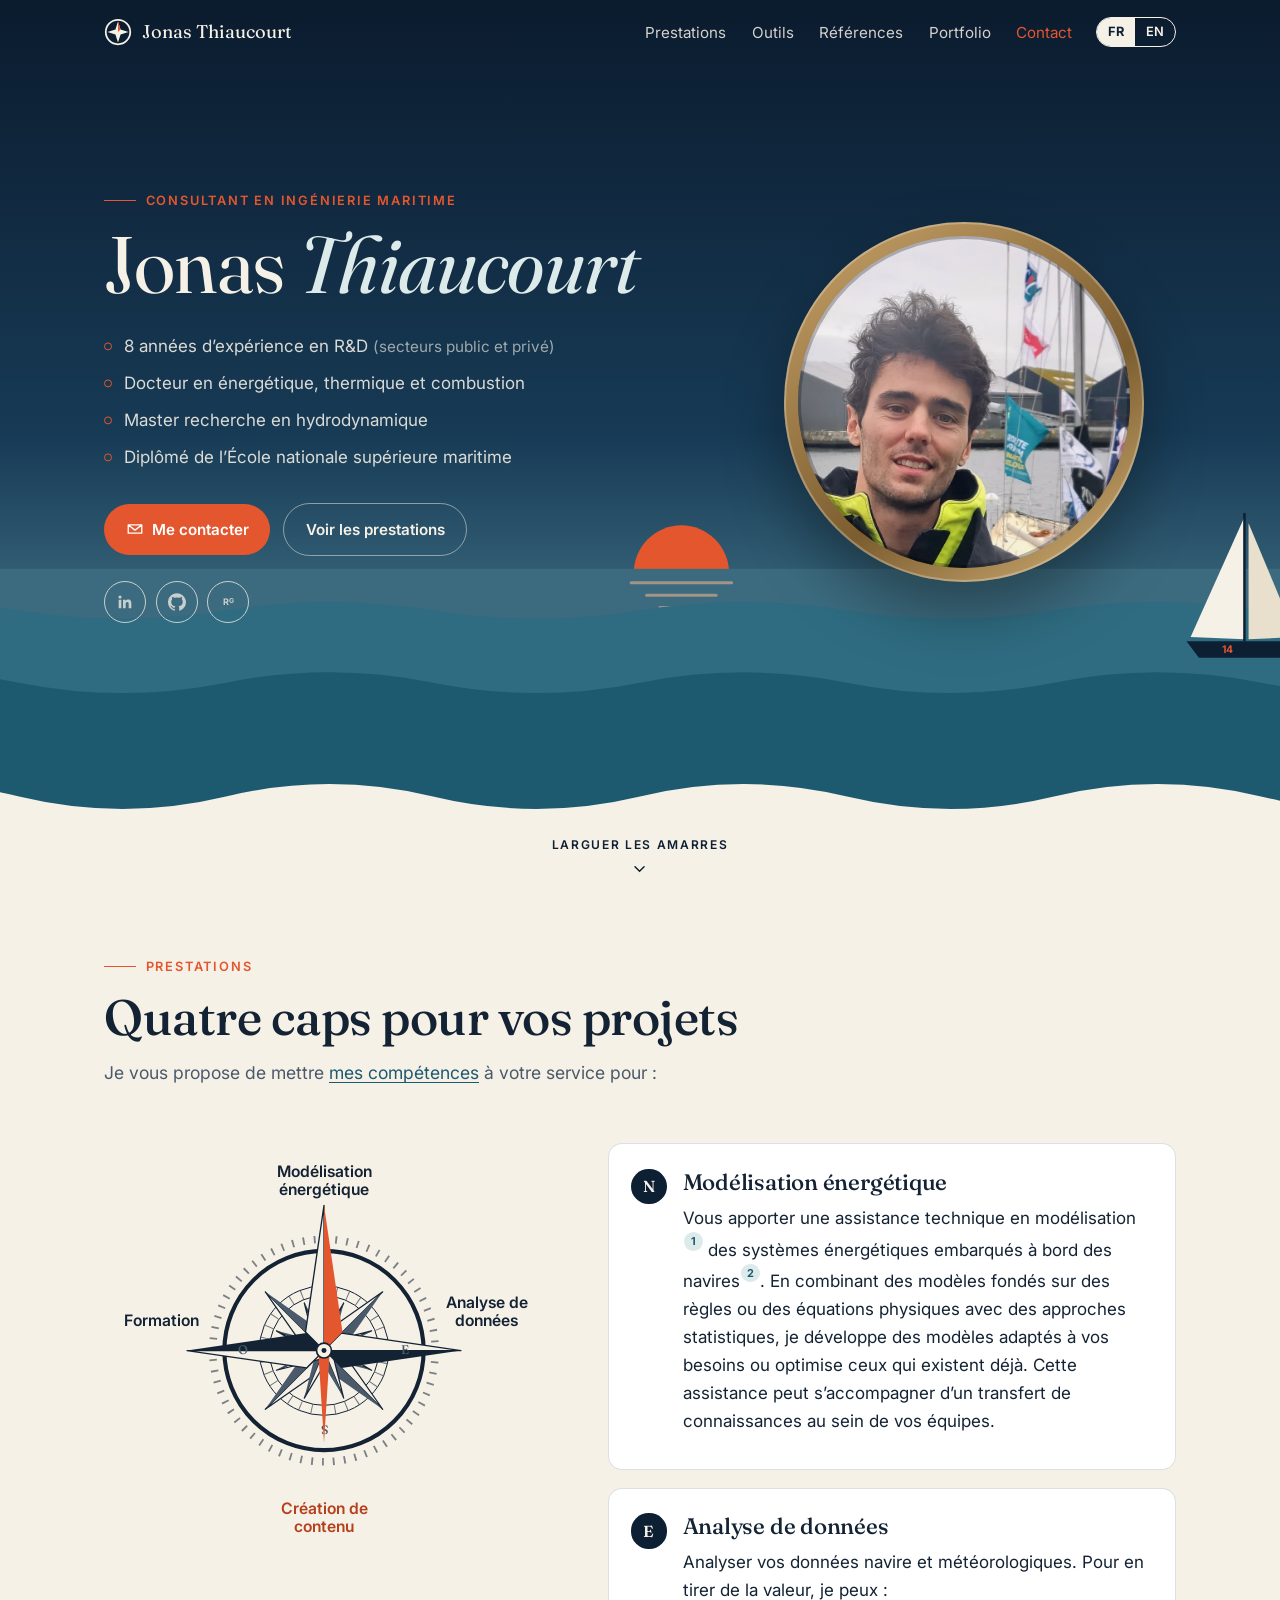
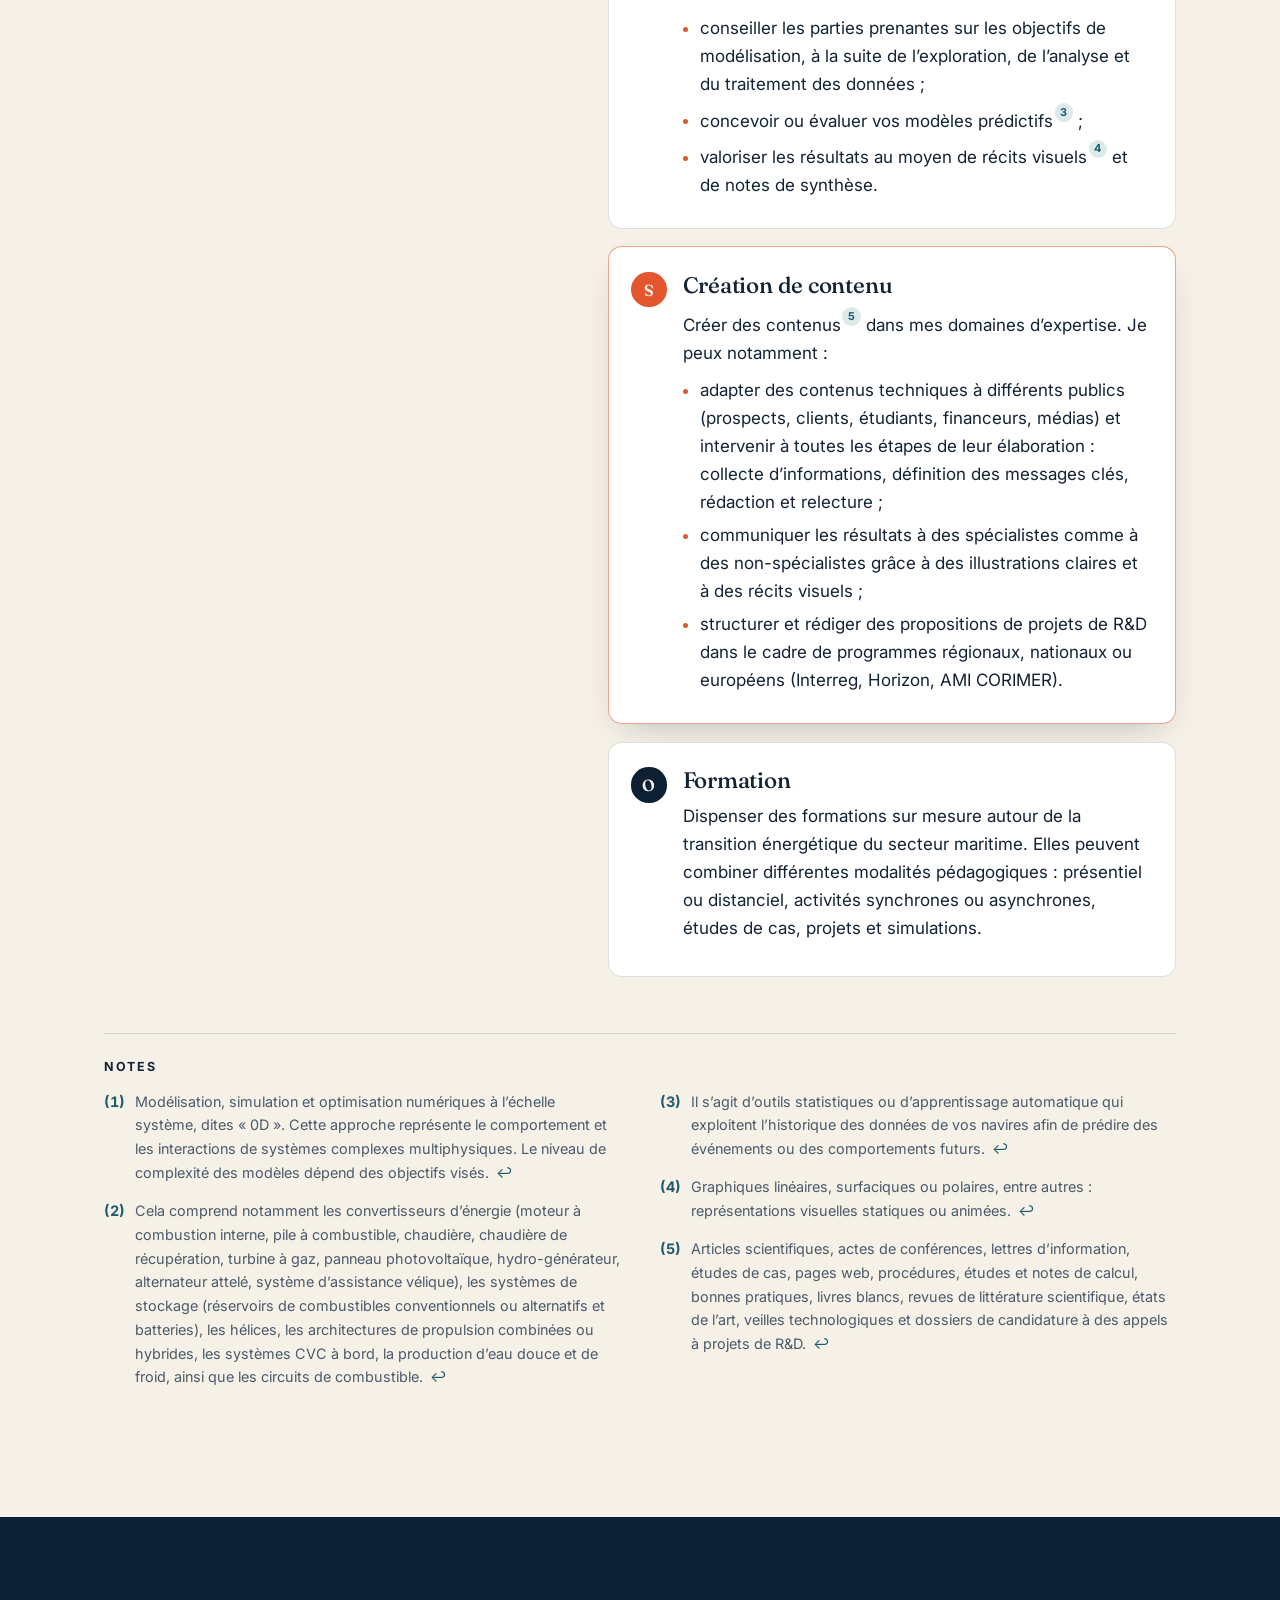
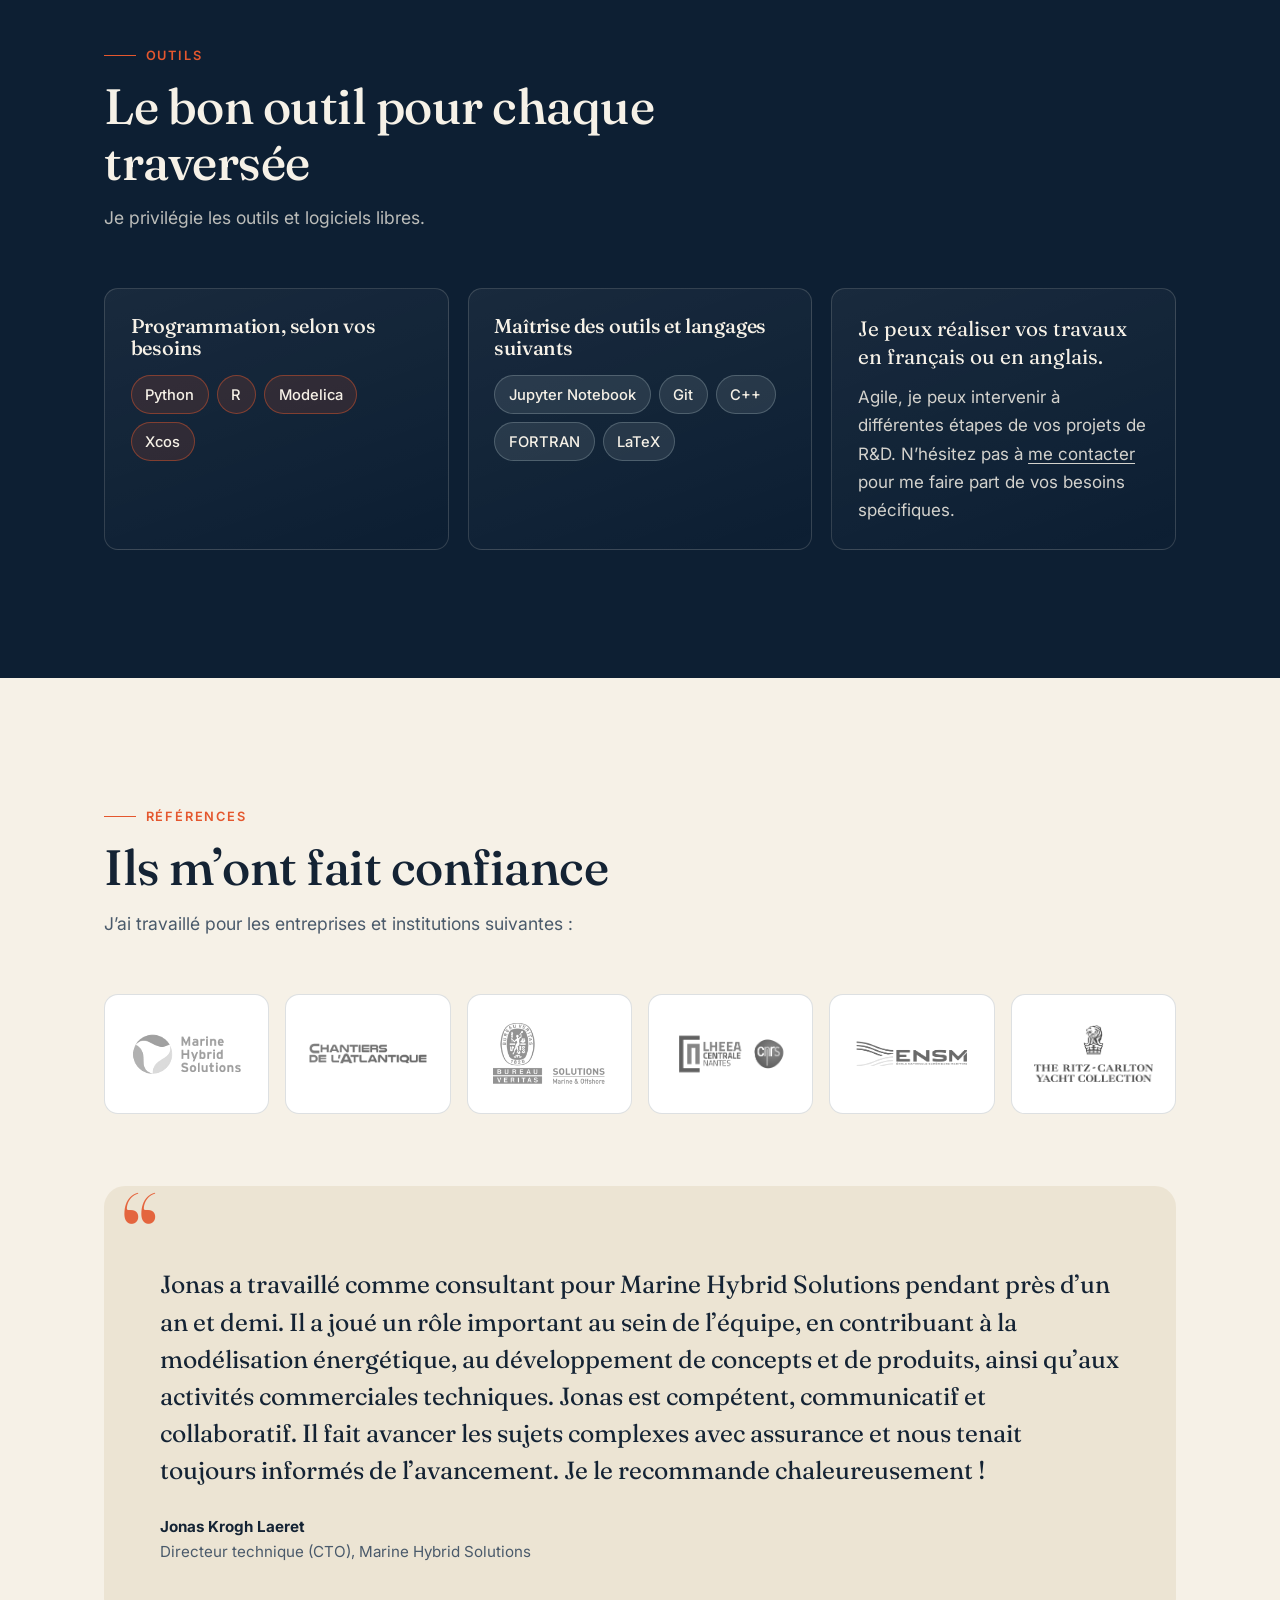
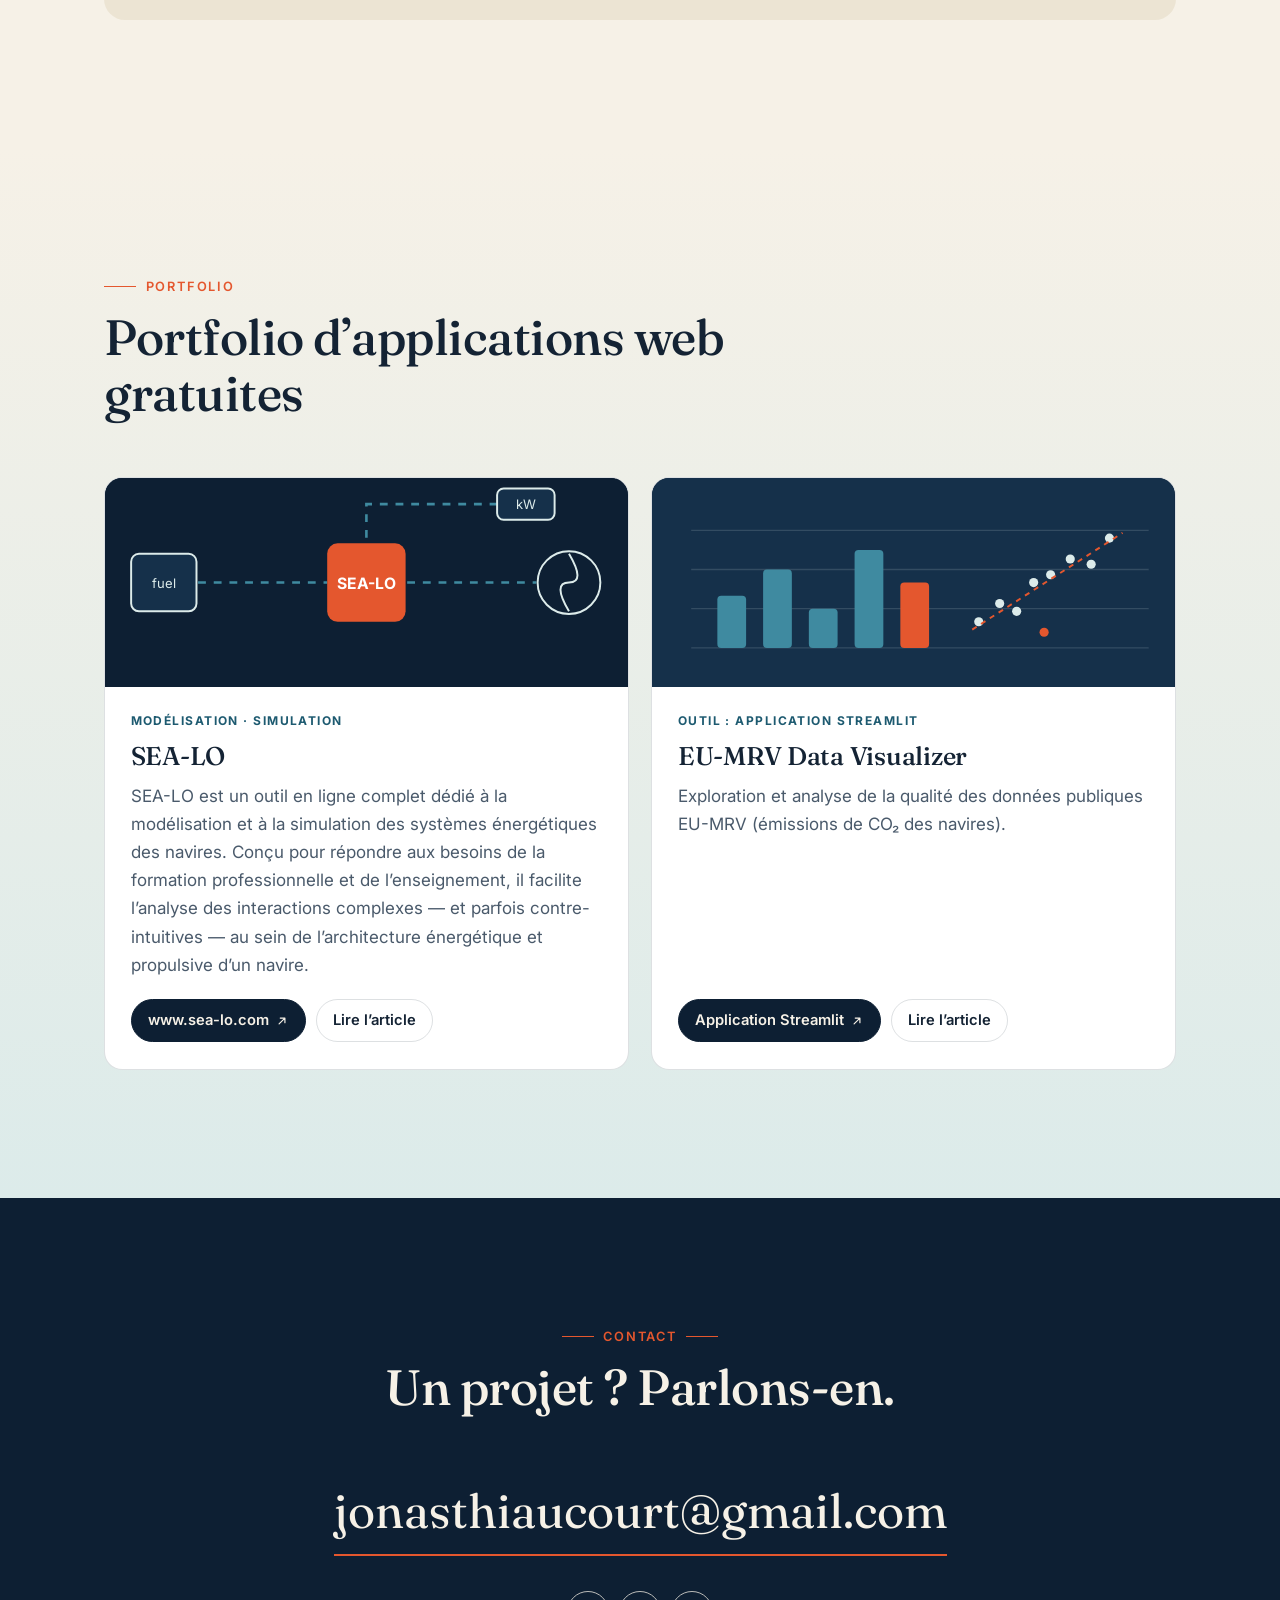
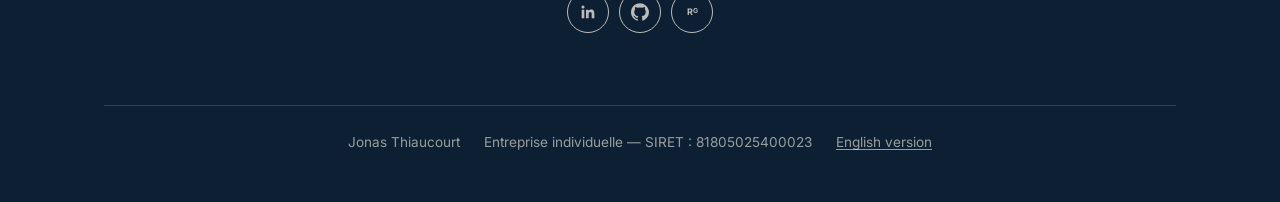
==== index.html @ 56e88627 "Nouveau site perso : version statique FR/EN pour GitHub Pages Refonte de jonasthiaucourt.wordpress.c" ====
<!doctype html>
<html lang="fr">
<head>
<meta charset="utf-8">
<meta name="viewport" content="width=device-width, initial-scale=1">
<title>Jonas Thiaucourt · Consultant en ingénierie maritime</title>
<meta name="description" content="Jonas Thiaucourt, consultant en ingénierie maritime : modélisation des systèmes énergétiques des navires, analyse de données, création de contenus et formation à la transition énergétique du secteur maritime.">
<meta property="og:title" content="Jonas Thiaucourt · Consultant en ingénierie maritime">
<meta property="og:description" content="Modélisation énergétique des navires, analyse de données, création de contenus et formation.">
<meta property="og:type" content="website">
<meta property="og:image" content="assets/img/portrait.webp">
<meta name="theme-color" content="#0d1f33">
<link rel="alternate" hreflang="fr" href="./">
<link rel="alternate" hreflang="en" href="en/">
<link rel="icon" href="assets/img/favicon.svg" type="image/svg+xml">
<link rel="preconnect" href="https://fonts.googleapis.com">
<link rel="preconnect" href="https://fonts.gstatic.com" crossorigin>
<link href="https://fonts.googleapis.com/css2?family=Fraunces:ital,opsz,wght@0,9..144,400;0,9..144,500;0,9..144,600;1,9..144,400&family=Inter:wght@400;500;600;700&display=swap" rel="stylesheet">
<link rel="stylesheet" href="assets/css/style.css">
</head>
<body>

<svg width="0" height="0" style="position:absolute" aria-hidden="true">
  <symbol id="i-linkedin" viewBox="0 0 24 24"><path fill="currentColor" d="M20.45 20.45h-3.56v-5.57c0-1.33-.02-3.04-1.85-3.04-1.85 0-2.14 1.45-2.14 2.94v5.67H9.35V9h3.41v1.56h.05c.48-.9 1.64-1.85 3.37-1.85 3.6 0 4.27 2.37 4.27 5.46v6.28zM5.34 7.43a2.06 2.06 0 1 1 0-4.13 2.06 2.06 0 0 1 0 4.13zM7.12 20.45H3.56V9h3.56v11.45z"/></symbol>
  <symbol id="i-github" viewBox="0 0 24 24"><path fill="currentColor" d="M12 .3a12 12 0 0 0-3.8 23.38c.6.12.82-.26.82-.58l-.01-2.04c-3.34.72-4.04-1.61-4.04-1.61-.55-1.39-1.33-1.76-1.33-1.76-1.09-.74.08-.73.08-.73 1.2.09 1.84 1.24 1.84 1.24 1.07 1.83 2.81 1.3 3.5 1 .1-.78.42-1.31.76-1.61-2.67-.3-5.47-1.33-5.47-5.93 0-1.31.47-2.38 1.24-3.22-.14-.3-.54-1.52.1-3.18 0 0 1-.32 3.3 1.23a11.5 11.5 0 0 1 6 0c2.28-1.55 3.29-1.23 3.29-1.23.64 1.66.24 2.88.12 3.18a4.65 4.65 0 0 1 1.23 3.22c0 4.61-2.8 5.63-5.48 5.92.42.36.81 1.1.81 2.22l-.01 3.29c0 .32.21.7.82.58A12 12 0 0 0 12 .3"/></symbol>
  <symbol id="i-researchgate" viewBox="0 0 24 24"><text x="12" y="16.5" text-anchor="middle" font-family="Inter, Arial, sans-serif" font-size="12" font-weight="700" fill="currentColor">R<tspan font-size="9" dy="-3">G</tspan></text></symbol>
  <symbol id="i-mail" viewBox="0 0 24 24"><path fill="none" stroke="currentColor" stroke-width="1.8" stroke-linecap="round" stroke-linejoin="round" d="M3 6.5h18v11H3zM3.5 7l8.5 6.5L20.5 7"/></symbol>
  <symbol id="i-arrow" viewBox="0 0 24 24"><path fill="none" stroke="currentColor" stroke-width="2" stroke-linecap="round" stroke-linejoin="round" d="M7 17 17 7M9 7h8v8"/></symbol>
  <symbol id="i-compass" viewBox="-12 -12 24 24"><circle r="10.5" fill="none" stroke="currentColor" stroke-width="1.5"/><path d="M0-9 2.2-2.2 9 0 2.2 2.2 0 9-2.2 2.2-9 0-2.2-2.2Z" fill="currentColor"/><path d="M0-9 2.2-2.2 0 0Z" fill="#e4572e"/></symbol>
</svg>

<a class="skip" href="#prestations">Aller au contenu</a>

<header class="nav">
  <div class="wrap">
    <a class="brand" href="#top"><svg aria-hidden="true"><use href="#i-compass"/></svg>Jonas Thiaucourt</a>
    <button class="menu-btn" aria-expanded="false" aria-controls="menu" aria-label="Menu">
      <svg width="22" height="22" viewBox="0 0 24 24" aria-hidden="true"><path d="M3 7h18M3 12h18M3 17h18" stroke="currentColor" stroke-width="2" stroke-linecap="round"/></svg>
    </button>
    <ul id="menu">
      <li><a href="#prestations">Prestations</a></li>
      <li><a href="#outils">Outils</a></li>
      <li><a href="#references">Références</a></li>
      <li><a href="#portfolio">Portfolio</a></li>
      <li><a href="#contact">Contact</a></li>
    </ul>
    <div class="lang" aria-label="Langue">
      <span aria-current="true"><b>FR</b></span><a href="en/" hreflang="en" lang="en">EN</a>
    </div>
  </div>
</header>

<div class="hero" id="top">
  <div class="wrap">
    <div>
      <span class="eyebrow">Consultant en ingénierie maritime</span>
      <h1>Jonas <em>Thiaucourt</em></h1>
      <ul class="creds">
        <li><span>8 années d’expérience en R&amp;D <small>(secteurs public et privé)</small></span></li>
        <li>Docteur en énergétique, thermique et combustion</li>
        <li>Master recherche en hydrodynamique</li>
        <li>Diplômé de l’École nationale supérieure maritime</li>
      </ul>
      <div class="actions">
        <a class="btn primary" href="mailto:jonasthiaucourt@gmail.com"><svg width="18" height="18" aria-hidden="true"><use href="#i-mail"/></svg>Me contacter</a>
        <a class="btn ghost" href="#prestations">Voir les prestations</a>
      </div>
      <ul class="socials">
        <li><a href="https://www.linkedin.com/in/jonasthiaucourt/?originalSubdomain=fr" aria-label="LinkedIn"><svg><use href="#i-linkedin"/></svg></a></li>
        <li><a href="https://github.com/jonasT44" aria-label="GitHub"><svg><use href="#i-github"/></svg></a></li>
        <li><a href="https://www.researchgate.net/profile/Jonas-Thiaucourt" aria-label="ResearchGate"><svg><use href="#i-researchgate"/></svg></a></li>
      </ul>
    </div>
    <div class="porthole">
      <img src="assets/img/portrait.webp" width="800" height="800" alt="Portrait de Jonas Thiaucourt sur un ponton, devant le voilier Pen-Duick III">
    </div>
  </div>

  <svg id="sea" viewBox="0 0 1600 400" preserveAspectRatio="xMidYMax slice" aria-hidden="true">
    <circle class="sunset" cx="840" cy="84" r="46" fill="#e4572e"/>
    <rect x="0" y="80" width="1600" height="320" fill="#3c6b7f"/>
    <g class="sunset" fill="#f3b88c" opacity=".55">
      <rect x="790" y="92" width="100" height="3" rx="1.5"/><rect x="805" y="104" width="70" height="3" rx="1.5"/><rect x="818" y="116" width="44" height="2.5" rx="1.25"/>
    </g>
    <path class="wave w1" fill="#2f6c82" d="M0 120 Q100 104 200 120 T400 120 T600 120 T800 120 T1000 120 T1200 120 T1400 120 T1600 120 T1800 120 T2000 120 T2200 120 T2400 120 V400 H0 Z"/>
    <!-- Ketch, en hommage à Pen-Duick III -->
    <g transform="translate(1390 0)"><g class="boat">
      <path d="M-62 150 L66 150 L54 166 L-50 166 Z" fill="#0d1f33"/>
      <path d="M-6 148 L-6 30 L-58 146 Z" fill="#f6f1e7"/>
      <path d="M-2 148 L-2 36 L44 146 Z" fill="#e8dfcc"/>
      <path d="M30 148 L30 70 L58 146 Z" fill="#f6f1e7"/>
      <path d="M-6 26 L-6 150 M30 66 L30 150" stroke="#0d1f33" stroke-width="2.4"/>
      <text x="-28" y="161" font-family="Inter, Arial" font-weight="700" font-size="10" fill="#e4572e">14</text></g>
    </g>
    <path class="wave w2" fill="#1d5a70" d="M0 190 Q100 170 200 190 T400 190 T600 190 T800 190 T1000 190 T1200 190 T1400 190 T1600 190 T1800 190 T2000 190 T2200 190 T2400 190 V400 H0 Z"/>
    <path class="wave w3" fill="#f6f1e7" d="M0 300 Q100 276 200 300 T400 300 T600 300 T800 300 T1000 300 T1200 300 T1400 300 T1600 300 T1800 300 T2000 300 T2200 300 T2400 300 V400 H0 Z"/>
  </svg>

  <a class="scroll-cue" href="#prestations">Larguer les amarres
    <svg viewBox="0 0 24 24" aria-hidden="true"><path d="M6 9l6 6 6-6" fill="none" stroke="currentColor" stroke-width="2" stroke-linecap="round"/></svg>
  </a>
</div>

<main>

<section id="prestations">
  <div class="wrap">
    <div class="section-head reveal">
      <span class="eyebrow">Prestations</span>
      <h2>Quatre caps pour vos projets</h2>
      <p>Je vous propose de mettre <a href="https://fr.linkedin.com/in/jonasthiaucourt">mes compétences</a> à votre service pour :</p>
    </div>

    <div class="services-grid">
      <div class="compass-wrap reveal">
        <svg class="compass" viewBox="-265 -250 530 500" role="img" aria-label="Rose des vents des prestations : modélisation énergétique au nord, analyse de données à l’est, création de contenu au sud, formation à l’ouest"></svg>
      </div>

      <div class="services">
        <article class="service reveal" id="modelisation" data-dir="N" data-short="Modélisation|énergétique">
          <span class="dir" aria-hidden="true">N</span>
          <h3>Modélisation énergétique</h3>
          <p>Vous apporter une assistance technique en modélisation<sup class="fn" id="ref-1"><a href="#note-1" aria-label="note 1">1</a></sup> des systèmes énergétiques embarqués à bord des navires<sup class="fn" id="ref-2"><a href="#note-2" aria-label="note 2">2</a></sup>. En combinant des modèles fondés sur des règles ou des équations physiques avec des approches statistiques, je développe des modèles adaptés à vos besoins ou optimise ceux qui existent déjà. Cette assistance peut s’accompagner d’un transfert de connaissances au sein de vos équipes.</p>
        </article>

        <article class="service reveal" id="donnees" data-dir="E" data-short="Analyse de|données">
          <span class="dir" aria-hidden="true">E</span>
          <h3>Analyse de données</h3>
          <p>Analyser vos données navire et météorologiques. Pour en tirer de la valeur, je peux :</p>
          <ul>
            <li>conseiller les parties prenantes sur les objectifs de modélisation, à la suite de l’exploration, de l’analyse et du traitement des données ;</li>
            <li>concevoir ou évaluer vos modèles prédictifs<sup class="fn" id="ref-3"><a href="#note-3" aria-label="note 3">3</a></sup> ;</li>
            <li>valoriser les résultats au moyen de récits visuels<sup class="fn" id="ref-4"><a href="#note-4" aria-label="note 4">4</a></sup> et de notes de synthèse.</li>
          </ul>
        </article>

        <article class="service reveal" id="contenus" data-dir="S" data-short="Création de|contenu">
          <span class="dir" aria-hidden="true">S</span>
          <h3>Création de contenu</h3>
          <p>Créer des contenus<sup class="fn" id="ref-5"><a href="#note-5" aria-label="note 5">5</a></sup> dans mes domaines d’expertise. Je peux notamment :</p>
          <ul>
            <li>adapter des contenus techniques à différents publics (prospects, clients, étudiants, financeurs, médias) et intervenir à toutes les étapes de leur élaboration : collecte d’informations, définition des messages clés, rédaction et relecture ;</li>
            <li>communiquer les résultats à des spécialistes comme à des non-spécialistes grâce à des illustrations claires et à des récits visuels ;</li>
            <li>structurer et rédiger des propositions de projets de R&amp;D dans le cadre de programmes régionaux, nationaux ou européens (Interreg, Horizon, AMI CORIMER).</li>
          </ul>
        </article>

        <article class="service reveal" id="formation" data-dir="O" data-short="Formation">
          <span class="dir" aria-hidden="true">O</span>
          <h3>Formation</h3>
          <p>Dispenser des formations sur mesure autour de la transition énergétique du secteur maritime. Elles peuvent combiner différentes modalités pédagogiques : présentiel ou distanciel, activités synchrones ou asynchrones, études de cas, projets et simulations.</p>
        </article>
      </div>
    </div>

    <aside class="notes" id="notes" aria-label="Notes">
      <h3>Notes</h3>
      <ol>
        <li id="note-1"><b>(1)</b><span>Modélisation, simulation et optimisation numériques à l’échelle système, dites « 0D ». Cette approche représente le comportement et les interactions de systèmes complexes multiphysiques. Le niveau de complexité des modèles dépend des objectifs visés. <a class="back" href="#ref-1" aria-label="Retour au texte">↩</a></span></li>
        <li id="note-2"><b>(2)</b><span>Cela comprend notamment les convertisseurs d’énergie (moteur à combustion interne, pile à combustible, chaudière, chaudière de récupération, turbine à gaz, panneau photovoltaïque, hydro-générateur, alternateur attelé, système d’assistance vélique), les systèmes de stockage (réservoirs de combustibles conventionnels ou alternatifs et batteries), les hélices, les architectures de propulsion combinées ou hybrides, les systèmes CVC à bord, la production d’eau douce et de froid, ainsi que les circuits de combustible. <a class="back" href="#ref-2" aria-label="Retour au texte">↩</a></span></li>
        <li id="note-3"><b>(3)</b><span>Il s’agit d’outils statistiques ou d’apprentissage automatique qui exploitent l’historique des données de vos navires afin de prédire des événements ou des comportements futurs. <a class="back" href="#ref-3" aria-label="Retour au texte">↩</a></span></li>
        <li id="note-4"><b>(4)</b><span>Graphiques linéaires, surfaciques ou polaires, entre autres : représentations visuelles statiques ou animées. <a class="back" href="#ref-4" aria-label="Retour au texte">↩</a></span></li>
        <li id="note-5"><b>(5)</b><span>Articles scientifiques, actes de conférences, lettres d’information, études de cas, pages web, procédures, études et notes de calcul, bonnes pratiques, livres blancs, revues de littérature scientifique, états de l’art, veilles technologiques et dossiers de candidature à des appels à projets de R&amp;D. <a class="back" href="#ref-5" aria-label="Retour au texte">↩</a></span></li>
      </ol>
    </aside>
  </div>
</section>

<section id="outils" class="tools">
  <div class="wrap">
    <div class="section-head reveal">
      <span class="eyebrow">Outils</span>
      <h2>Le bon outil pour chaque traversée</h2>
      <p>Je privilégie les outils et logiciels libres.</p>
    </div>
    <div class="tools-grid">
      <div class="panel reveal">
        <h3>Programmation, selon vos besoins</h3>
        <ul class="chips accent">
          <li>Python</li><li>R</li><li>Modelica</li><li>Xcos</li>
        </ul>
      </div>
      <div class="panel reveal">
        <h3>Maîtrise des outils et langages suivants</h3>
        <ul class="chips">
          <li>Jupyter Notebook</li><li>Git</li><li>C++</li><li>FORTRAN</li><li>LaTeX</li>
        </ul>
      </div>
      <div class="panel reveal">
        <p class="big">Je peux réaliser vos travaux en français ou en anglais.</p>
        <p>Agile, je peux intervenir à différentes étapes de vos projets de R&amp;D. N’hésitez pas à <a href="#contact" style="color:inherit">me contacter</a> pour me faire part de vos besoins spécifiques.</p>
      </div>
    </div>
  </div>
</section>

<section id="references">
  <div class="wrap">
    <div class="section-head reveal">
      <span class="eyebrow">Références</span>
      <h2>Ils m’ont fait confiance</h2>
      <p>J’ai travaillé pour les entreprises et institutions suivantes :</p>
    </div>
    <ul class="logos reveal">
      <li><img src="assets/img/logos/marine-hybrid-solutions.webp" alt="Marine Hybrid Solutions" loading="lazy" width="346" height="146"></li>
      <li><img src="assets/img/logos/chantiers-atlantique.webp" alt="Chantiers de l’Atlantique" loading="lazy" width="600" height="104"></li>
      <li><img src="assets/img/logos/bureau-veritas.webp" alt="Bureau Veritas Solutions Marine &amp; Offshore" loading="lazy" width="400" height="240"></li>
      <li><img src="assets/img/logos/lheea-cnrs.webp" alt="LHEEA – Centrale Nantes / CNRS" loading="lazy" width="526" height="204"></li>
      <li><img src="assets/img/logos/ensm.webp" alt="École nationale supérieure maritime" loading="lazy" width="600" height="130"></li>
      <li><img src="assets/img/logos/ritz-carlton-yacht-collection.webp" alt="The Ritz-Carlton Yacht Collection" loading="lazy" width="503" height="240"></li>
    </ul>

    <figure class="quote reveal">
      <blockquote>
        <p>Jonas a travaillé comme consultant pour Marine Hybrid Solutions pendant près d’un an et demi. Il a joué un rôle important au sein de l’équipe, en contribuant à la modélisation énergétique, au développement de concepts et de produits, ainsi qu’aux activités commerciales techniques. Jonas est compétent, communicatif et collaboratif. Il fait avancer les sujets complexes avec assurance et nous tenait toujours informés de l’avancement. Je le recommande chaleureusement !</p>
      </blockquote>
      <figcaption>
        <span><strong>Jonas Krogh Laeret</strong>Directeur technique (CTO), Marine Hybrid Solutions</span>
      </figcaption>
    </figure>
  </div>
</section>

<section id="portfolio" class="portfolio">
  <div class="wrap">
    <div class="section-head reveal">
      <span class="eyebrow">Portfolio</span>
      <h2>Portfolio d’applications web gratuites</h2>
    </div>
    <div class="projects">
      <article class="project reveal">
        <div class="visual" aria-hidden="true">
          <svg viewBox="0 0 400 160" preserveAspectRatio="xMidYMid slice">
            <rect width="400" height="160" fill="#0d1f33"/>
            <g stroke="#3f8aa0" stroke-width="2" fill="none" stroke-dasharray="6 6">
              <path d="M70 80 H170"><animate attributeName="stroke-dashoffset" from="24" to="0" dur="1s" repeatCount="indefinite"/></path>
              <path d="M230 80 H330"><animate attributeName="stroke-dashoffset" from="24" to="0" dur="1s" repeatCount="indefinite"/></path>
              <path d="M200 50 V20 H300"><animate attributeName="stroke-dashoffset" from="24" to="0" dur="1.4s" repeatCount="indefinite"/></path>
            </g>
            <rect x="20" y="58" width="50" height="44" rx="6" fill="#15304a" stroke="#dcebea" stroke-width="1.5"/>
            <rect x="170" y="50" width="60" height="60" rx="8" fill="#e4572e"/>
            <circle cx="355" cy="80" r="24" fill="none" stroke="#dcebea" stroke-width="1.5"/>
            <path d="M355 58 Q368 80 355 80 Q342 80 355 102" fill="none" stroke="#dcebea" stroke-width="1.5"/>
            <rect x="300" y="8" width="44" height="24" rx="5" fill="#15304a" stroke="#dcebea" stroke-width="1.5"/>
            <text x="200" y="85" text-anchor="middle" font-family="Inter, Arial" font-size="12" font-weight="700" fill="#fff">SEA-LO</text>
            <text x="45" y="84" text-anchor="middle" font-family="Inter, Arial" font-size="10" fill="#dcebea">fuel</text>
            <text x="322" y="24" text-anchor="middle" font-family="Inter, Arial" font-size="10" fill="#dcebea">kW</text>
          </svg>
        </div>
        <div class="body">
          <span class="kind">Modélisation · simulation</span>
          <h3>SEA-LO</h3>
          <p>SEA-LO est un outil en ligne complet dédié à la modélisation et à la simulation des systèmes énergétiques des navires. Conçu pour répondre aux besoins de la formation professionnelle et de l’enseignement, il facilite l’analyse des interactions complexes — et parfois contre-intuitives — au sein de l’architecture énergétique et propulsive d’un navire.</p>
          <div class="links">
            <a href="https://www.sea-lo.com">www.sea-lo.com <svg width="14" height="14" aria-hidden="true"><use href="#i-arrow"/></svg></a>
            <a href="https://www.linkedin.com/pulse/hypothesis-identity-between-power-fuel-savings-ship-case-thiaucourt-7tyye/?trackingId=hUNyaO9STHKhU7PnbIwfeA%3D%3D">Lire l’article</a>
          </div>
        </div>
      </article>

      <article class="project reveal">
        <div class="visual" aria-hidden="true">
          <svg viewBox="0 0 400 160" preserveAspectRatio="xMidYMid slice">
            <rect width="400" height="160" fill="#15304a"/>
            <g stroke="rgba(220,235,234,.15)"><path d="M30 130 H380 M30 100 H380 M30 70 H380 M30 40 H380"/></g>
            <g fill="#3f8aa0">
              <rect x="50" y="90" width="22" height="40" rx="3"/><rect x="85" y="70" width="22" height="60" rx="3"/><rect x="120" y="100" width="22" height="30" rx="3"/>
              <rect x="155" y="55" width="22" height="75" rx="3"/><rect x="190" y="80" width="22" height="50" rx="3" fill="#e4572e"/>
            </g>
            <g fill="#dcebea">
              <circle cx="250" cy="110" r="3.5"/><circle cx="266" cy="96" r="3.5"/><circle cx="279" cy="102" r="3.5"/><circle cx="292" cy="80" r="3.5"/>
              <circle cx="305" cy="74" r="3.5"/><circle cx="320" cy="62" r="3.5"/><circle cx="336" cy="66" r="3.5"/><circle cx="350" cy="46" r="3.5"/>
              <circle cx="300" cy="118" r="3.5" fill="#e4572e"/>
            </g>
            <path d="M245 116 L360 42" stroke="#e4572e" stroke-width="1.5" stroke-dasharray="4 4"/>
          </svg>
        </div>
        <div class="body">
          <span class="kind">Outil : application Streamlit</span>
          <h3>EU-MRV Data Visualizer</h3>
          <p>Exploration et analyse de la qualité des données publiques EU-MRV (émissions de CO₂ des navires).</p>
          <div class="links">
            <a href="https://eumrvdatavisualizer.streamlit.app/">Application Streamlit <svg width="14" height="14" aria-hidden="true"><use href="#i-arrow"/></svg></a>
            <a href="https://www.linkedin.com/pulse/eu-mrv-database-quality-analysis-using-free-online-tool-thiaucourt-vwmge/?trackingId=TWVRRAuIRyGxkbVc4AzWKg%3D%3D">Lire l’article</a>
          </div>
        </div>
      </article>
    </div>
  </div>
</section>

<section id="contact" class="contact">
  <div class="wrap">
    <div class="section-head reveal">
      <span class="eyebrow">Contact</span>
      <h2>Un projet ? Parlons-en.</h2>
    </div>
    <a class="mail reveal" href="mailto:jonasthiaucourt@gmail.com">jonasthiaucourt@gmail.com</a>
    <ul class="socials">
      <li><a href="https://www.linkedin.com/in/jonasthiaucourt/?originalSubdomain=fr" aria-label="LinkedIn"><svg><use href="#i-linkedin"/></svg></a></li>
      <li><a href="https://github.com/jonasT44" aria-label="GitHub"><svg><use href="#i-github"/></svg></a></li>
      <li><a href="https://www.researchgate.net/profile/Jonas-Thiaucourt" aria-label="ResearchGate"><svg><use href="#i-researchgate"/></svg></a></li>
    </ul>
    <footer class="legal">
      <span>Jonas Thiaucourt</span>
      <span>Entreprise individuelle — SIRET : 81805025400023</span>
      <a href="en/" hreflang="en" lang="en">English version</a>
    </footer>
  </div>
</section>

</main>

<script src="assets/js/main.js" defer></script>
</body>
</html>
---- assets/css/style.css ----
/* Jonas Thiaucourt — site perso
   Palette : marine, océan, écume, papier, orange signal (clin d'œil au « 14 » de Pen-Duick III) */

:root {
  --navy: #0d1f33;
  --navy-2: #15304a;
  --sea: #1d5a70;
  --sea-light: #3f8aa0;
  --foam: #dcebea;
  --paper: #f6f1e7;
  --paper-2: #ece4d3;
  --ink: #142334;
  --ink-soft: #4a5a6b;
  --signal: #e4572e;
  --signal-dark: #b63f1c;
  --line: rgba(20, 35, 52, .14);

  --serif: "Fraunces", Georgia, "Times New Roman", serif;
  --sans: "Inter", system-ui, -apple-system, "Segoe UI", Roboto, sans-serif;

  --max: 72rem;
  --gutter: clamp(1rem, 4vw, 2.5rem);
  --radius: 14px;
}

*, *::before, *::after { box-sizing: border-box; }

html { scroll-behavior: smooth; scroll-padding-top: 4.5rem; }

body {
  margin: 0;
  background: var(--paper);
  color: var(--ink);
  font: 400 1.0625rem/1.65 var(--sans);
  -webkit-font-smoothing: antialiased;
  text-rendering: optimizeLegibility;
}

img { max-width: 100%; height: auto; display: block; }
a { color: var(--sea); text-underline-offset: .18em; text-decoration-thickness: 1px; }
a:hover { color: var(--signal-dark); }
:focus-visible { outline: 2px solid var(--signal); outline-offset: 3px; border-radius: 4px; }

h1, h2, h3 { font-family: var(--serif); font-weight: 500; line-height: 1.12; margin: 0; letter-spacing: -.01em; }

.wrap { max-width: var(--max); margin: 0 auto; padding: 0 var(--gutter); }

.skip {
  position: absolute; left: -999px; top: .5rem; z-index: 100;
  background: var(--navy); color: #fff; padding: .5rem 1rem; border-radius: 8px;
}
.skip:focus { left: .5rem; }

/* ---------- Navigation ---------- */
.nav {
  position: fixed; inset: 0 0 auto 0; z-index: 50;
  transition: background .3s, box-shadow .3s, color .3s;
  color: var(--paper);
}
.nav.scrolled {
  background: rgba(246, 241, 231, .9);
  backdrop-filter: blur(10px);
  -webkit-backdrop-filter: blur(10px);
  box-shadow: 0 1px 0 var(--line);
  color: var(--ink);
}
.nav .wrap { display: flex; align-items: center; gap: 1.5rem; height: 4rem; }
.brand {
  display: flex; align-items: center; gap: .6rem;
  font-family: var(--serif); font-size: 1.15rem; color: inherit; text-decoration: none; white-space: nowrap;
}
.brand svg { width: 28px; height: 28px; }
.nav ul { display: flex; gap: 1.6rem; list-style: none; margin: 0 0 0 auto; padding: 0; }
.nav ul a { color: inherit; text-decoration: none; font-size: .95rem; opacity: .85; }
.nav ul a:hover, .nav ul a.active { opacity: 1; color: var(--signal); }
.lang {
  display: flex; border: 1px solid currentColor; border-radius: 999px; overflow: hidden;
  font-size: .8rem; font-weight: 600; letter-spacing: .04em;
}
.lang a, .lang span { padding: .2rem .65rem; color: inherit; text-decoration: none; }
.lang span { background: currentColor; }
.lang span b { color: var(--navy); }
.nav.scrolled .lang span b { color: var(--paper); }
.menu-btn { display: none; }

@media (max-width: 820px) {
  .nav ul {
    position: absolute; top: 4rem; left: 0; right: 0; flex-direction: column; gap: 0;
    background: var(--paper); color: var(--ink); padding: .5rem var(--gutter) 1rem;
    box-shadow: 0 10px 20px rgba(0,0,0,.08);
    display: none;
  }
  .nav.open ul { display: flex; }
  .nav ul a { display: block; padding: .7rem 0; border-bottom: 1px solid var(--line); }
  .nav .wrap { gap: .75rem; }
  .brand { font-size: 1.05rem; }
  .lang { order: 2; margin-left: auto; }
  .menu-btn {
    order: 3;
    display: inline-flex; background: none; border: 0; color: inherit;
    width: 40px; height: 40px; align-items: center; justify-content: center; cursor: pointer;
  }
}

/* ---------- Hero ---------- */
.hero {
  position: relative; overflow: hidden;
  min-height: 100svh;
  display: flex; align-items: center;
  color: var(--paper);
  background: linear-gradient(180deg, #0b1b2e 0%, #173a55 48%, #3c6b7f 70%, #d9a483 86%, #f0c79a 100%);
  padding: 7rem 0 13rem;
}
.hero .wrap {
  position: relative; z-index: 2;
  display: grid; grid-template-columns: 1.35fr 1fr; gap: clamp(2rem, 6vw, 5rem); align-items: center;
  width: 100%;
}
.eyebrow {
  display: inline-flex; align-items: center; gap: .6rem;
  font-size: .8rem; font-weight: 600; letter-spacing: .14em; text-transform: uppercase;
  color: var(--signal);
}
.eyebrow::before { content: ""; width: 2rem; height: 1px; background: currentColor; }
.hero h1 { font-size: clamp(2.6rem, 7vw, 5rem); margin: .6rem 0 1.4rem; font-weight: 400; }
.hero h1 em { font-style: italic; color: var(--foam); }
.creds { list-style: none; padding: 0; margin: 0 0 2rem; display: grid; gap: .55rem; }
.creds li { display: flex; gap: .75rem; align-items: baseline; color: rgba(246, 241, 231, .88); }
.creds li::before {
  content: ""; flex: none; width: .5rem; height: .5rem; border-radius: 50%;
  border: 1.5px solid var(--signal); transform: translateY(-.1rem);
}
.creds small { opacity: .7; font-size: .9em; }

.actions { display: flex; flex-wrap: wrap; gap: .8rem; align-items: center; }
.btn {
  display: inline-flex; align-items: center; gap: .5rem;
  padding: .8rem 1.35rem; border-radius: 999px; font-weight: 600; font-size: .95rem;
  text-decoration: none; transition: transform .2s, background .2s, color .2s;
}
.btn:hover { transform: translateY(-2px); }
.btn.primary { background: var(--signal); color: #fff; }
.btn.primary:hover { background: var(--signal-dark); color: #fff; }
.btn.ghost { border: 1px solid rgba(246, 241, 231, .5); color: var(--paper); }
.btn.ghost:hover { background: rgba(246, 241, 231, .1); color: var(--paper); }

.socials { display: flex; gap: .6rem; list-style: none; padding: 0; margin: 0; }
.socials a {
  display: grid; place-items: center; width: 42px; height: 42px; border-radius: 50%;
  color: inherit; border: 1px solid currentColor; opacity: .75; transition: opacity .2s, color .2s, transform .2s;
}
.socials a:hover { opacity: 1; color: var(--signal); transform: translateY(-2px); }
.socials svg { width: 18px; height: 18px; }
.hero .socials { margin-top: 1.6rem; }

.porthole {
  position: relative; justify-self: center;
  width: min(100%, 360px); aspect-ratio: 1; border-radius: 50%;
  padding: 14px; background: linear-gradient(145deg, #c9a46a, #7c5d2f 60%, #d8b67b);
  box-shadow: 0 30px 60px rgba(0, 0, 0, .35), inset 0 0 0 2px rgba(255,255,255,.25);
}
.porthole img { width: 100%; height: 100%; object-fit: cover; border-radius: 50%; box-shadow: inset 0 0 20px rgba(0,0,0,.5); }
.porthole::after {
  content: ""; position: absolute; inset: 14px; border-radius: 50%;
  background: radial-gradient(circle at 30% 25%, rgba(255,255,255,.28), transparent 45%);
  box-shadow: inset 0 0 0 3px rgba(0,0,0,.25);
}
.porthole .bolt {
  position: absolute; width: 10px; height: 10px; border-radius: 50%;
  background: radial-gradient(circle at 35% 35%, #f2dcae, #6b4d22);
}

#sea { position: absolute; left: 0; right: 0; bottom: 0; width: 100%; height: 46%; z-index: 1; }
.wave { animation: drift linear infinite; }
.wave.w1 { animation-duration: 22s; }
.wave.w2 { animation-duration: 16s; animation-direction: reverse; }
.wave.w3 { animation-duration: 11s; }
.boat { animation: bob 5s ease-in-out infinite alternate; transform-box: fill-box; transform-origin: 50% 100%; }
@keyframes drift { to { transform: translateX(-800px); } }
@keyframes bob { from { transform: translateY(0) rotate(-1.5deg); } to { transform: translateY(5px) rotate(1.5deg); } }

.scroll-cue {
  position: absolute; left: 50%; bottom: 1.4rem; z-index: 3; transform: translateX(-50%);
  color: var(--navy); font-size: .75rem; letter-spacing: .14em; text-transform: uppercase; text-decoration: none;
  display: flex; flex-direction: column; align-items: center; gap: .3rem; font-weight: 600;
}
.scroll-cue svg { width: 18px; animation: nudge 2s ease-in-out infinite; }
@keyframes nudge { 50% { transform: translateY(5px); } }

@media (max-width: 820px) {
  .hero { padding: 6rem 0 9rem; }
  #sea { height: 26%; }
  .sunset { display: none; }
  .scroll-cue { display: none; }
  .hero .wrap { grid-template-columns: 1fr; }
  .porthole { width: 200px; grid-row: 1; justify-self: start; padding: 9px; }
  .porthole::after { inset: 9px; }
}

/* ---------- Sections ---------- */
section { padding: clamp(4.5rem, 10vw, 8rem) 0; }
.hero + main > section:first-child { padding-top: clamp(2rem, 5vw, 3.5rem); }
.section-head { display: grid; gap: .8rem; margin-bottom: clamp(2rem, 5vw, 3.5rem); max-width: 46rem; }
.section-head h2 { font-size: clamp(2rem, 4.5vw, 3.1rem); }
.section-head p { margin: 0; color: var(--ink-soft); font-size: 1.1rem; }
.bearing { font-variant-numeric: tabular-nums; }

/* Prestations : rose des vents + cartes */
.services-grid { display: grid; grid-template-columns: minmax(280px, 440px) 1fr; gap: clamp(2rem, 5vw, 4rem); align-items: start; }
.compass-wrap { position: sticky; top: 6rem; }
.compass { width: 100%; height: auto; overflow: visible; }
.compass .ring { fill: none; stroke: var(--ink); }
.compass .pt-dark { fill: var(--ink); }
.compass .pt-light { fill: var(--paper); stroke: var(--ink); stroke-width: 1.5; stroke-linejoin: round; }
.compass .minor .pt-dark { fill: var(--ink-soft); }
.compass .main { cursor: pointer; transition: transform .35s cubic-bezier(.2,.8,.3,1.3); transform-origin: 0 0; }
.compass .main .pt-dark { transition: fill .25s; }
.compass .main.on .pt-dark { fill: var(--signal); }
.compass .main.on { transform: scale(1.06); }
.compass text { font-family: var(--sans); font-size: 19px; font-weight: 600; fill: var(--ink); transition: fill .25s; }
.compass .label.on text { fill: var(--signal-dark); }
.compass .card-pt { font-family: var(--serif); font-size: 15px; fill: var(--ink-soft); font-weight: 500; }
.compass .needle { transition: transform .9s cubic-bezier(.3,1.4,.4,1); }

.services { display: grid; gap: 1.1rem; }
.service {
  position: relative; background: #fff; border: 1px solid var(--line); border-radius: var(--radius);
  padding: 1.6rem 1.7rem 1.5rem 4.6rem;
  transition: border-color .25s, box-shadow .25s, transform .25s;
}
.service.on, .service:hover { border-color: rgba(228, 87, 46, .55); box-shadow: 0 14px 34px -18px rgba(13, 31, 51, .35); }
.service .dir {
  position: absolute; left: 1.4rem; top: 1.55rem;
  width: 2.2rem; height: 2.2rem; border-radius: 50%; display: grid; place-items: center;
  font-family: var(--serif); font-weight: 600; font-size: 1rem;
  background: var(--navy); color: var(--paper); transition: background .25s;
}
.service.on .dir, .service:hover .dir { background: var(--signal); }
.service h3 { font-size: 1.4rem; margin-bottom: .55rem; }
.service p { margin: 0 0 .6rem; }
.service ul { margin: .3rem 0 0; padding-left: 1.1rem; }
.service li { margin: .3rem 0; }
.service li::marker { color: var(--signal); }

sup.fn a {
  display: inline-grid; place-items: center; min-width: 1.15rem; height: 1.15rem; padding: 0 .2rem;
  margin-left: .1rem; border-radius: 999px; font-size: .68rem; font-weight: 700; text-decoration: none;
  background: var(--foam); color: var(--sea); vertical-align: .35em; line-height: 1;
}
sup.fn a:hover { background: var(--signal); color: #fff; }

.notes {
  margin-top: clamp(2.5rem, 5vw, 3.5rem); padding-top: 1.6rem; border-top: 1px solid var(--line);
  font-size: .9rem; color: var(--ink-soft);
}
.notes h3 { font-family: var(--sans); font-size: .78rem; text-transform: uppercase; letter-spacing: .14em; font-weight: 700; margin-bottom: 1rem; color: var(--ink); }
.notes ol { margin: 0; padding: 0; list-style: none; columns: 2 22rem; column-gap: 2.5rem; }
.notes li { break-inside: avoid; margin-bottom: .9rem; display: flex; gap: .6rem; }
.notes li > b { flex: none; color: var(--sea); font-variant-numeric: tabular-nums; }
.notes li:target { color: var(--ink); }
.notes li:target > b { color: var(--signal); }
.notes .back { text-decoration: none; margin-left: .2rem; }

@media (max-width: 900px) {
  .services-grid { grid-template-columns: 1fr; }
  .compass-wrap { position: static; max-width: 340px; margin: 0 auto; }
  .service { padding: 1.4rem 1.3rem 1.3rem 1.3rem; }
  .service .dir { position: static; margin-bottom: .8rem; }
}

/* Outils */
.tools { background: var(--navy); color: var(--paper); }
.tools .section-head p { color: rgba(246, 241, 231, .75); }
.tools-grid { display: grid; grid-template-columns: repeat(auto-fit, minmax(17rem, 1fr)); gap: 1.2rem; }
.panel {
  border: 1px solid rgba(246, 241, 231, .16); border-radius: var(--radius); padding: 1.6rem;
  background: linear-gradient(160deg, rgba(255,255,255,.05), rgba(255,255,255,0));
}
.panel h3 { font-size: 1.25rem; margin-bottom: 1rem; }
.chips { display: flex; flex-wrap: wrap; gap: .5rem; list-style: none; margin: 0; padding: 0; }
.chips li {
  padding: .4rem .85rem; border-radius: 999px; font-size: .92rem; font-weight: 500;
  background: rgba(220, 235, 234, .1); border: 1px solid rgba(220, 235, 234, .22);
}
.chips.accent li { background: rgba(228, 87, 46, .14); border-color: rgba(228, 87, 46, .45); }
.panel p { margin: 0; color: rgba(246, 241, 231, .85); }
.panel p + p { margin-top: .8rem; }
.panel .big { font-family: var(--serif); font-size: 1.3rem; color: var(--paper); line-height: 1.35; }

/* Références */
.logos {
  display: grid; grid-template-columns: repeat(auto-fit, minmax(10rem, 1fr)); gap: 1rem;
  list-style: none; padding: 0; margin: 0 0 clamp(3rem, 6vw, 4.5rem);
}
.logos li {
  background: #fff; border: 1px solid var(--line); border-radius: var(--radius);
  height: 7.5rem; display: grid; place-items: center; padding: 1.2rem 1.4rem;
}
.logos img {
  max-height: 4.2rem; width: auto; object-fit: contain;
  filter: grayscale(1) contrast(1.1); opacity: .7; transition: filter .3s, opacity .3s;
}
.logos li:hover img { filter: none; opacity: 1; }

.quote {
  position: relative; margin: 0; padding: clamp(2rem, 5vw, 3.5rem);
  background: var(--paper-2); border-radius: calc(var(--radius) * 1.5);
}
.quote::before {
  content: "“"; position: absolute; top: -.2rem; left: 1.2rem;
  font-family: var(--serif); font-size: 8rem; line-height: 1; color: var(--signal); opacity: .9;
}
.quote blockquote { margin: 0; font-family: var(--serif); font-size: clamp(1.2rem, 2.4vw, 1.55rem); line-height: 1.5; font-weight: 400; }
.quote figcaption { margin-top: 1.4rem; display: flex; align-items: center; gap: 1rem; font-size: .95rem; color: var(--ink-soft); }
.quote figcaption strong { color: var(--ink); display: block; }
.quote figcaption img { width: 120px; }

/* Portfolio */
.portfolio { background: linear-gradient(180deg, var(--paper) 0%, var(--foam) 100%); }
.projects { display: grid; grid-template-columns: repeat(auto-fit, minmax(20rem, 1fr)); gap: 1.4rem; }
.project {
  display: flex; flex-direction: column; background: #fff; border: 1px solid var(--line);
  border-radius: calc(var(--radius) * 1.3); overflow: hidden;
  transition: transform .25s, box-shadow .25s;
}
.project:hover { transform: translateY(-4px); box-shadow: 0 24px 40px -24px rgba(13, 31, 51, .45); }
.project .visual { aspect-ratio: 5 / 2; background: var(--navy); position: relative; overflow: hidden; }
.project .visual svg { position: absolute; inset: 0; width: 100%; height: 100%; }
.project .body { padding: 1.5rem 1.6rem 1.7rem; display: flex; flex-direction: column; gap: .7rem; flex: 1; }
.project .kind { font-size: .75rem; font-weight: 700; letter-spacing: .12em; text-transform: uppercase; color: var(--sea); }
.project h3 { font-size: 1.6rem; }
.project p { margin: 0; color: var(--ink-soft); }
.project .links { margin-top: auto; padding-top: .6rem; display: flex; flex-wrap: wrap; gap: .6rem; }
.project .links a {
  display: inline-flex; align-items: center; gap: .4rem; text-decoration: none; font-weight: 600; font-size: .92rem;
  padding: .5rem 1rem; border-radius: 999px; border: 1px solid var(--line); color: var(--ink);
}
.project .links a:first-child { background: var(--navy); color: var(--paper); border-color: var(--navy); }
.project .links a:hover { border-color: var(--signal); color: var(--signal-dark); }
.project .links a:first-child:hover { background: var(--signal); border-color: var(--signal); color: #fff; }

/* Contact */
.contact {
  background: var(--navy); color: var(--paper); text-align: center; position: relative; overflow: hidden;
  padding-bottom: 3rem;
}
.contact .section-head { margin-left: auto; margin-right: auto; justify-items: center; }
.contact .eyebrow::after { content: ""; width: 2rem; height: 1px; background: currentColor; }
.contact .mail {
  display: inline-block; font-family: var(--serif); font-size: clamp(1.4rem, 5vw, 3rem); color: var(--paper);
  text-decoration: none; border-bottom: 2px solid var(--signal); padding-bottom: .2rem; word-break: break-all;
}
.contact .mail:hover { color: var(--signal); }
.contact .socials { justify-content: center; margin: 2.2rem 0 0; }
.legal { margin-top: 4.5rem; padding-top: 1.6rem; border-top: 1px solid rgba(246, 241, 231, .15); font-size: .85rem; color: rgba(246, 241, 231, .6); display: flex; flex-wrap: wrap; gap: .5rem 1.5rem; justify-content: center; }
.legal a { color: inherit; }

/* Apparition au défilement */
.reveal { opacity: 0; transform: translateY(18px); transition: opacity .7s ease, transform .7s ease; }
.reveal.in { opacity: 1; transform: none; }

@media (prefers-reduced-motion: reduce) {
  html { scroll-behavior: auto; }
  *, *::before, *::after { animation: none !important; transition: none !important; }
  .reveal { opacity: 1; transform: none; }
}
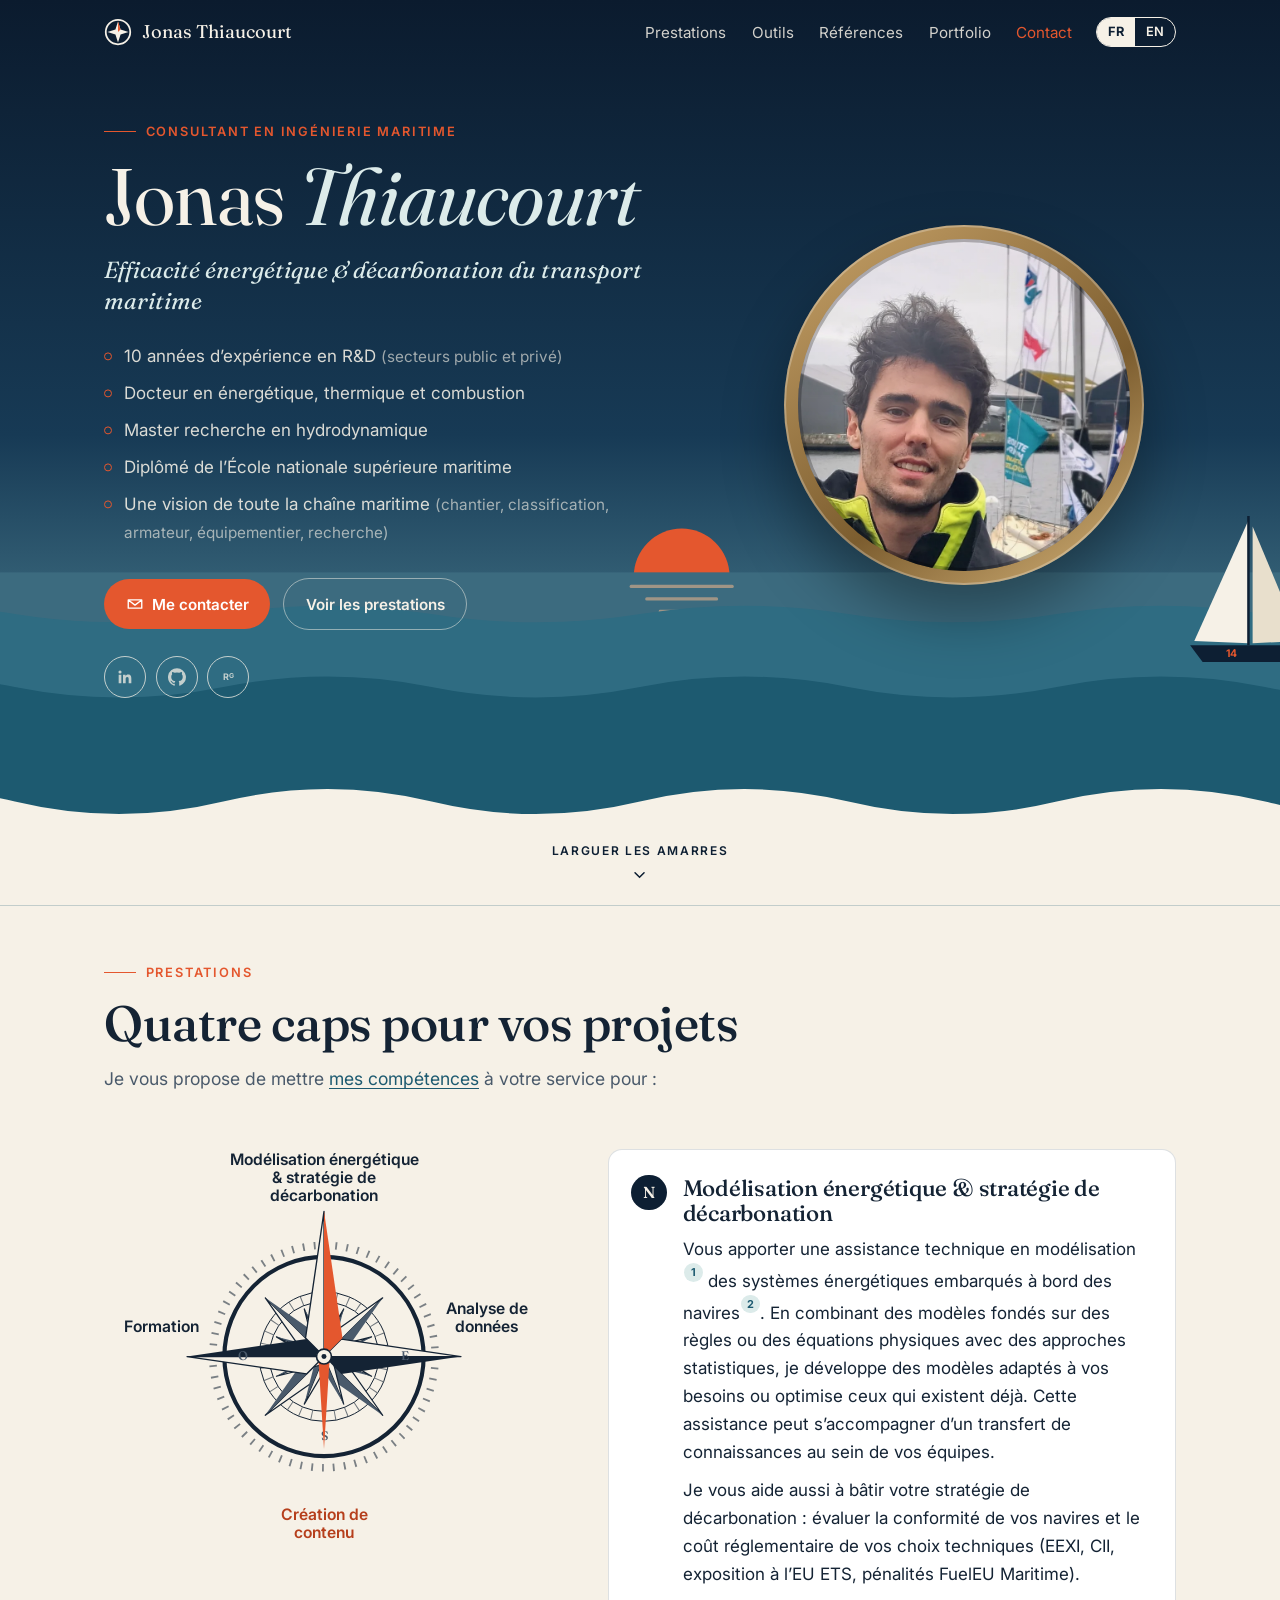
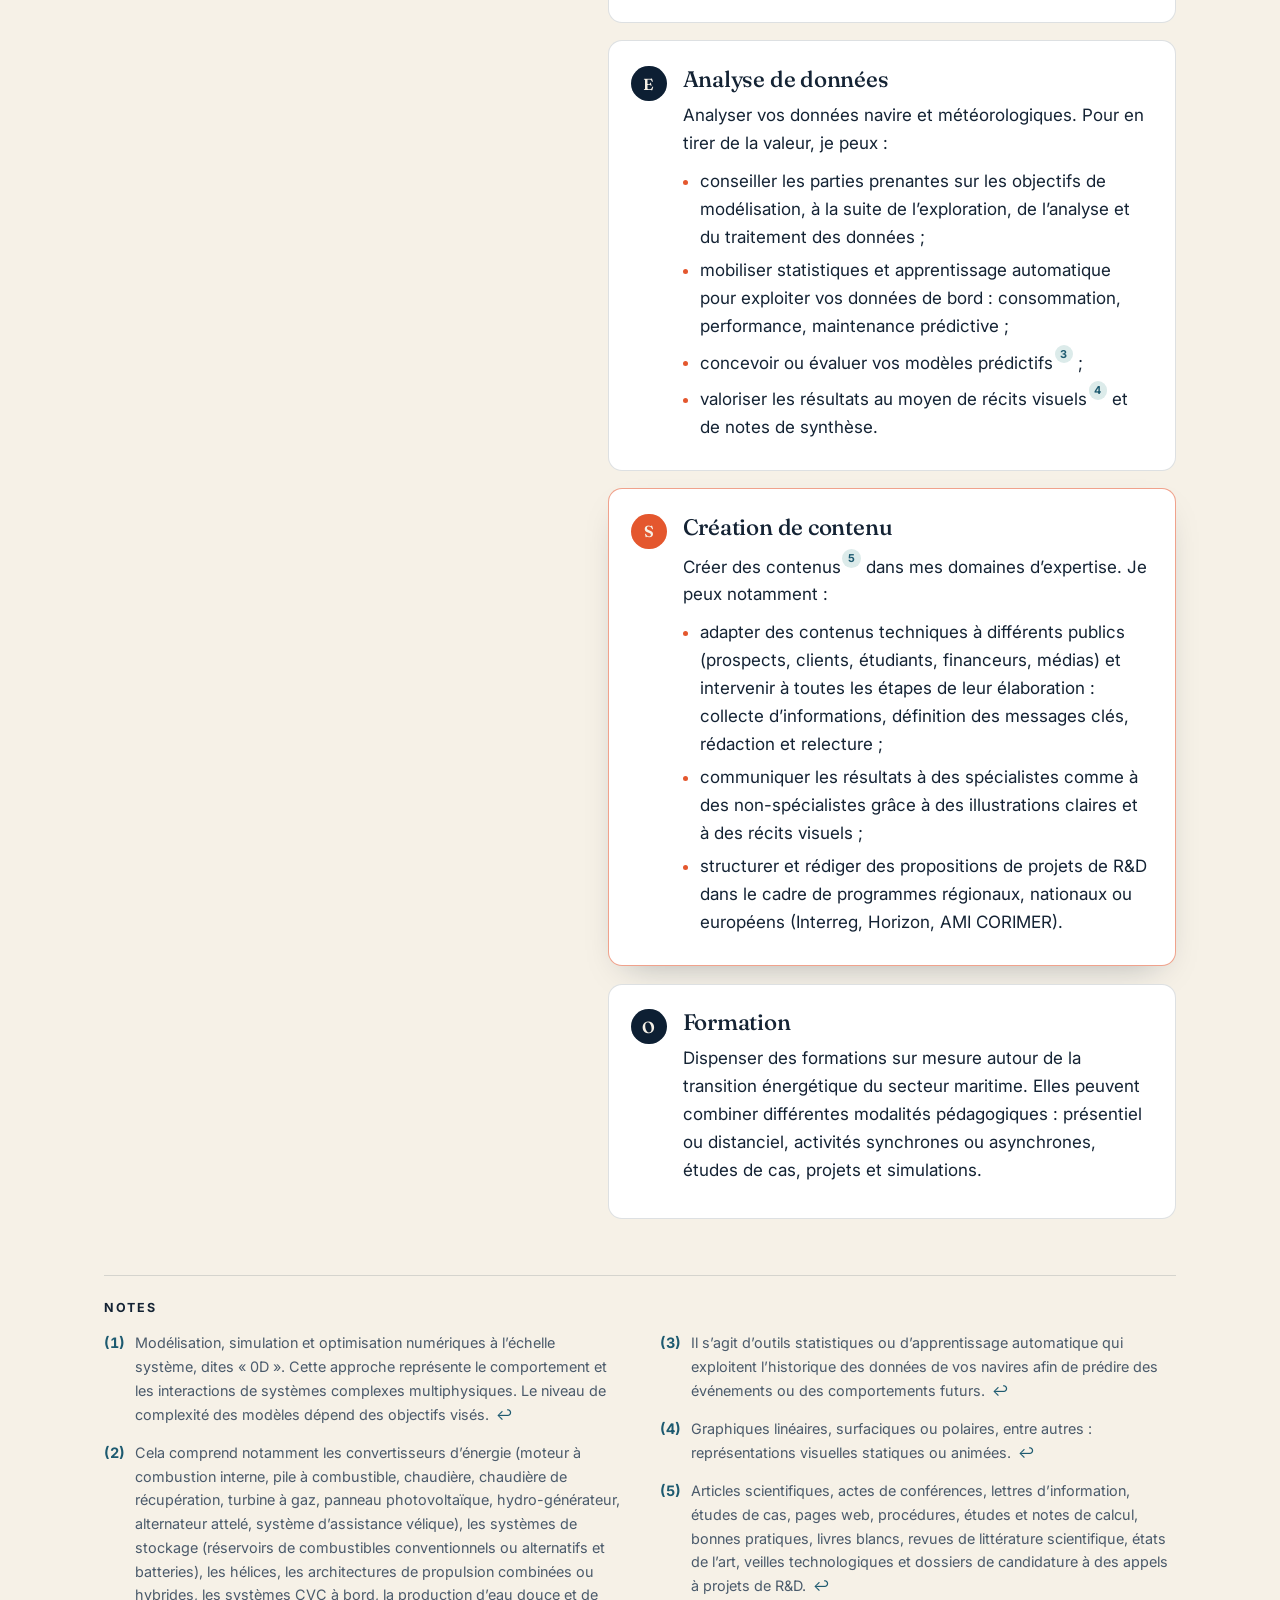
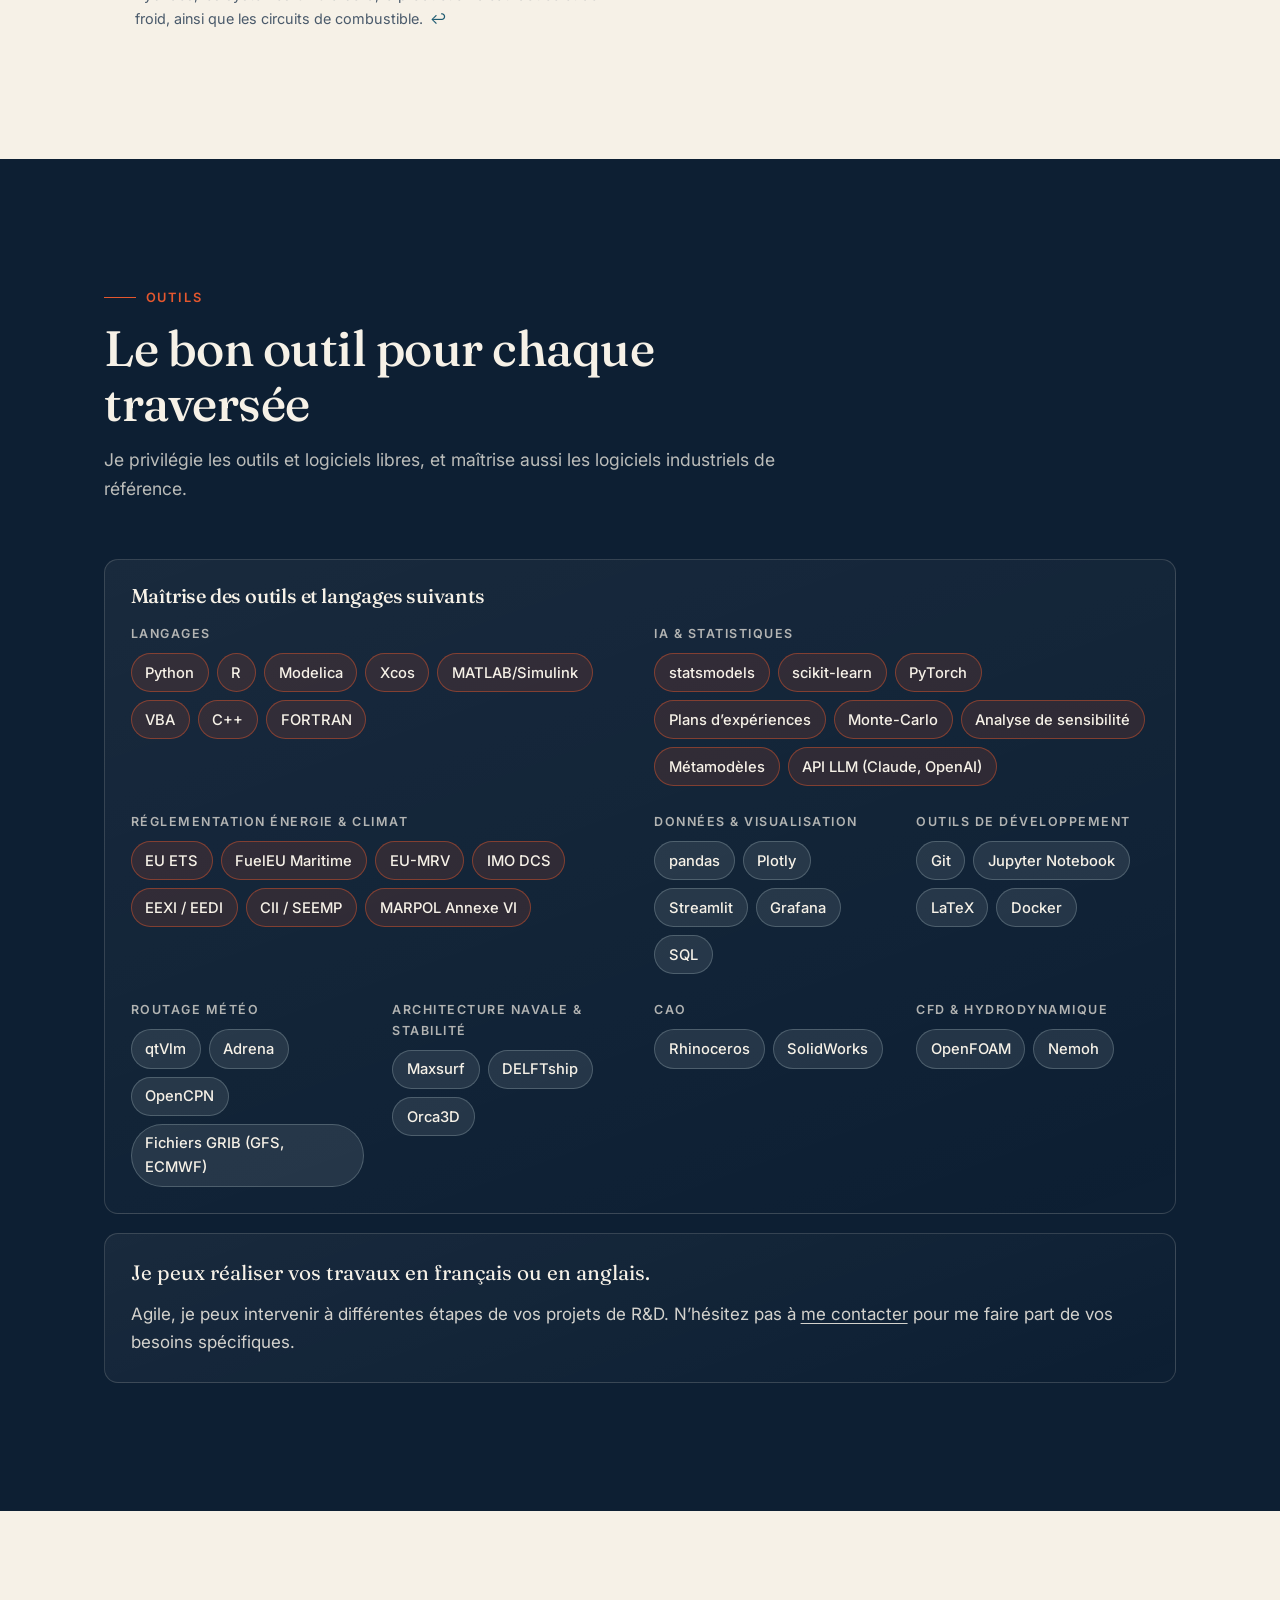
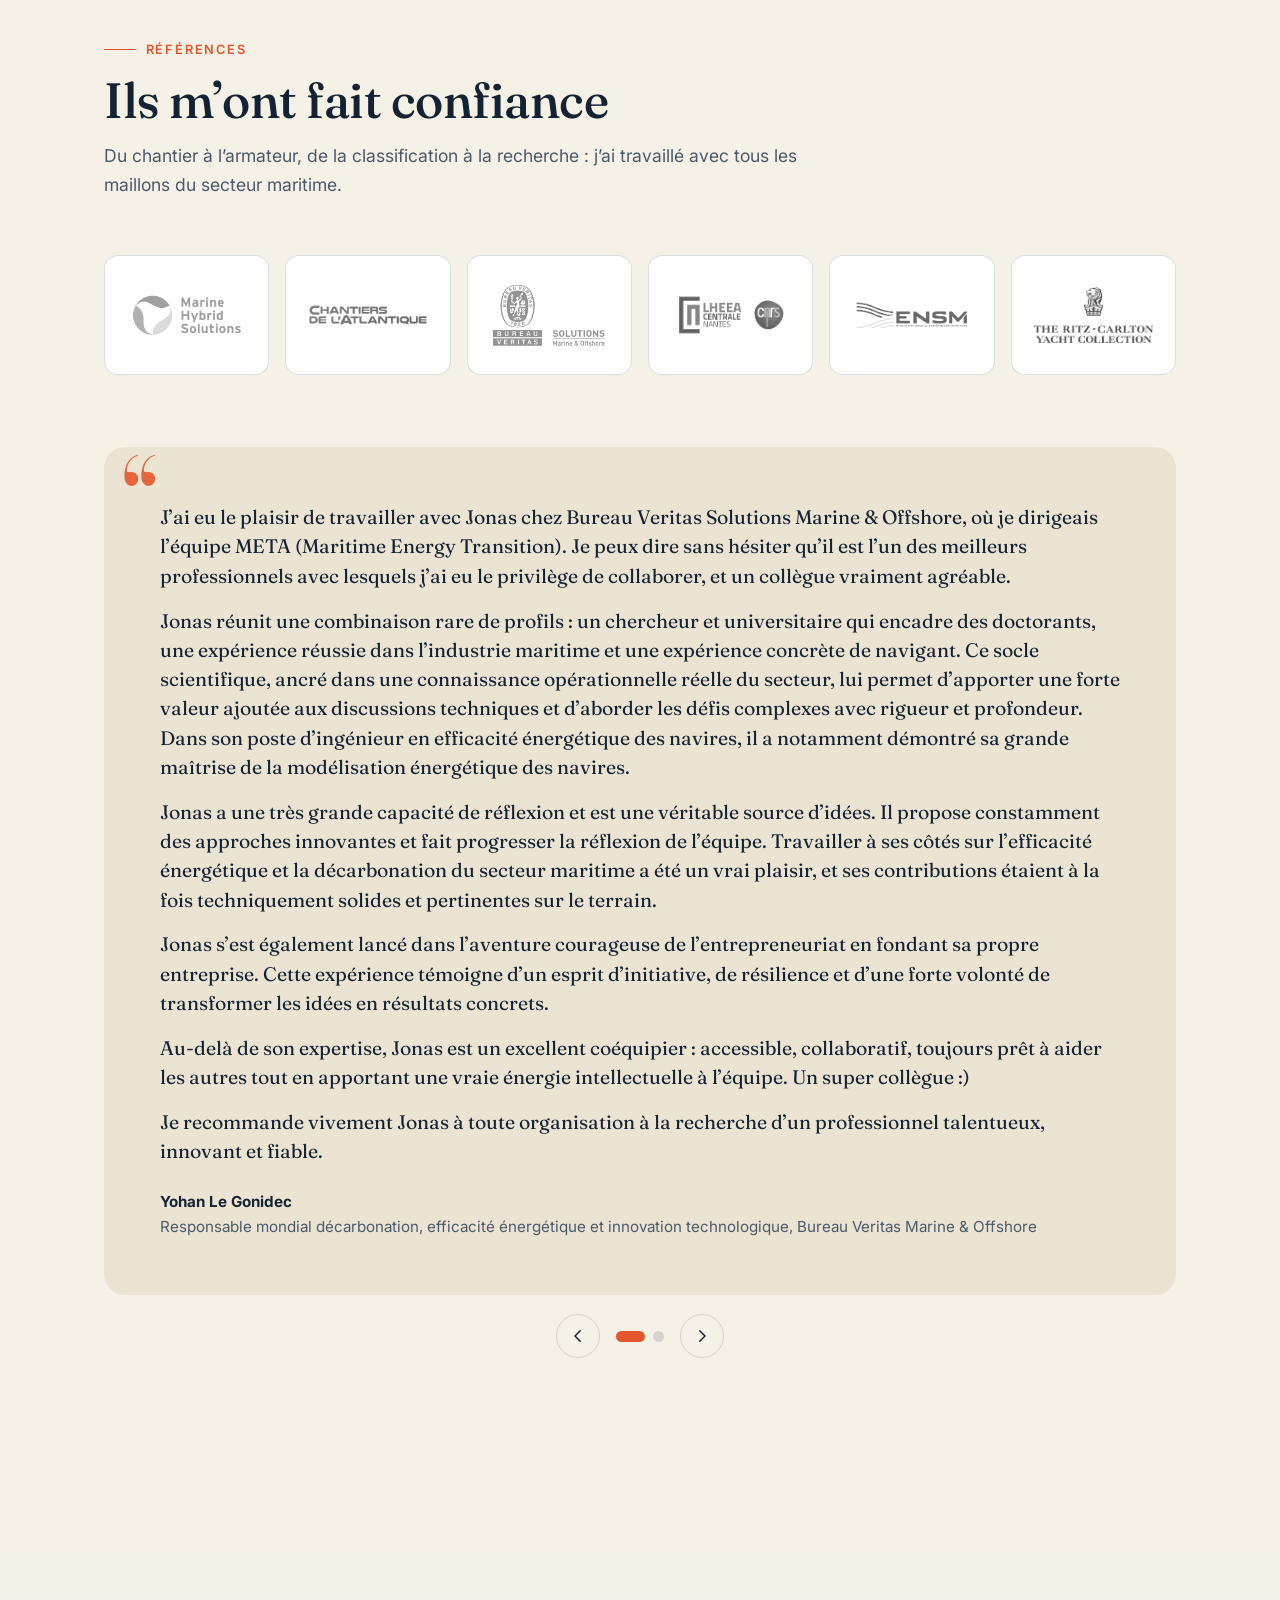
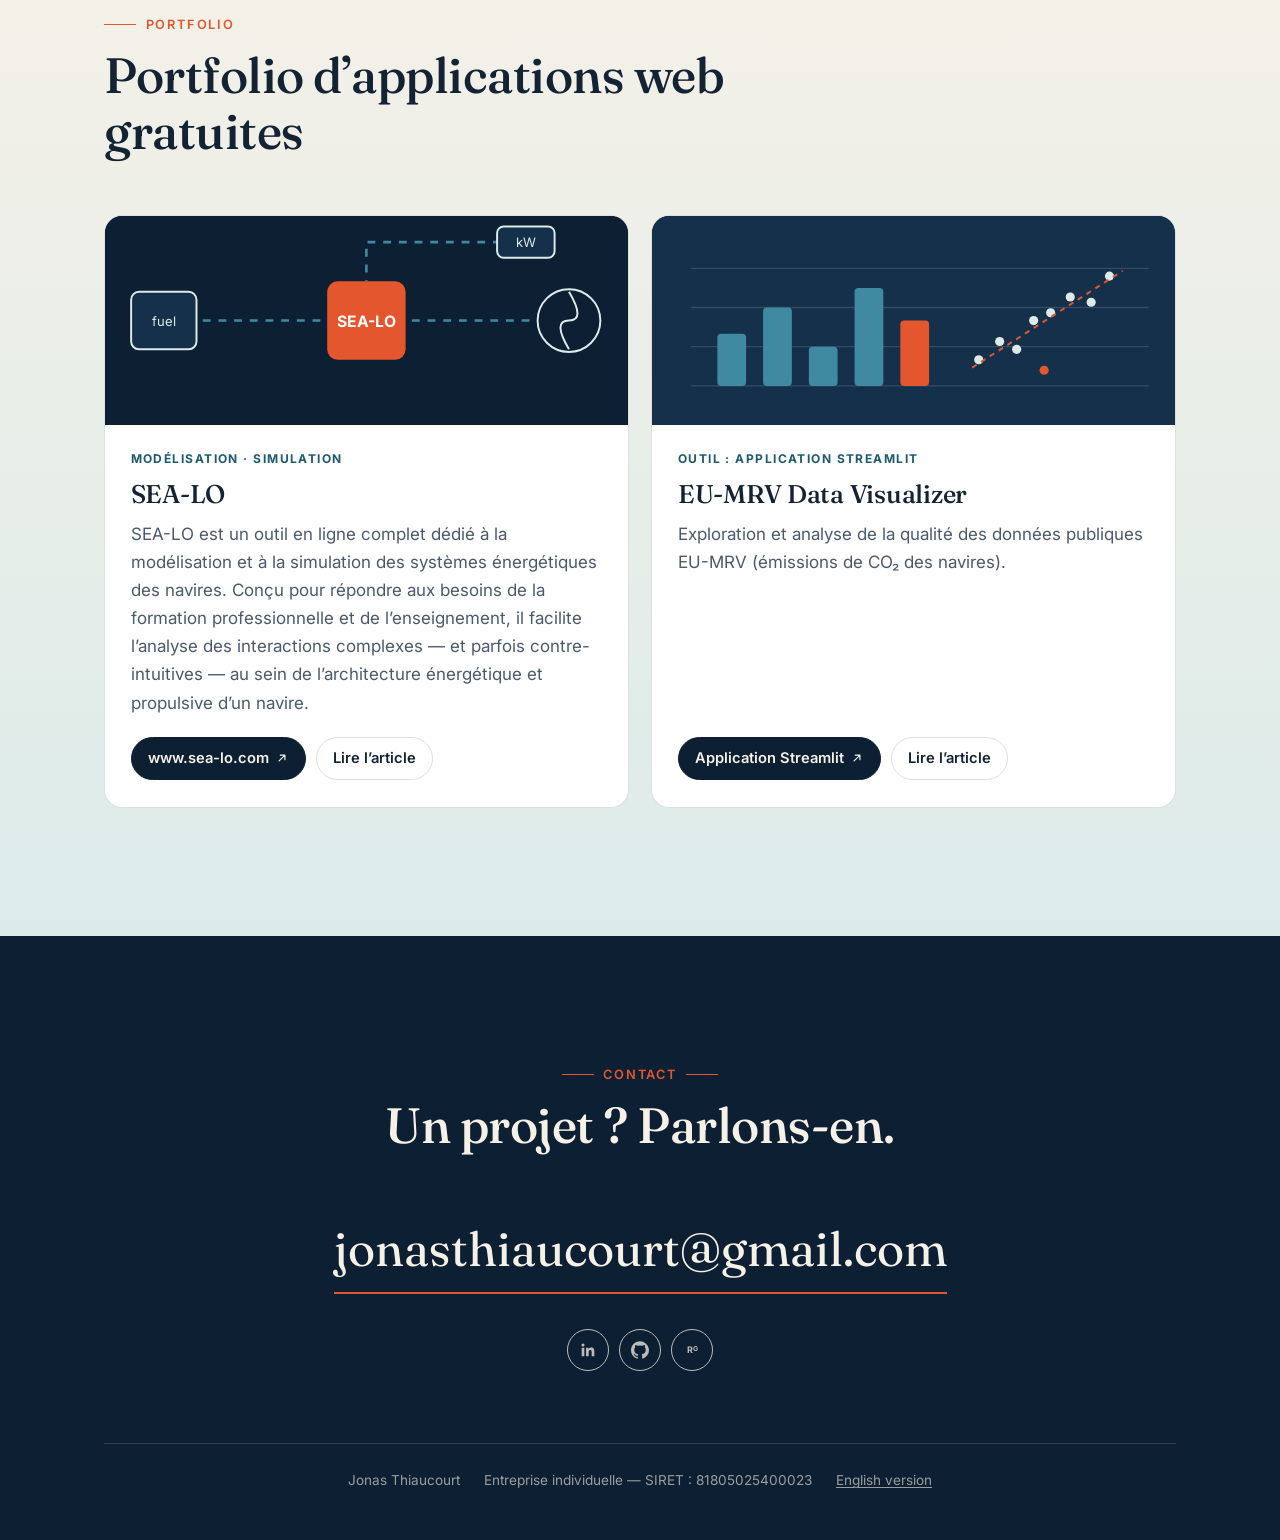
==== commit ec4934cc: "Site update 2026-11-20 13:01" ====
--- a/index.html
+++ b/index.html
@@ -4,9 +4,9 @@
 <meta charset="utf-8">
 <meta name="viewport" content="width=device-width, initial-scale=1">
 <title>Jonas Thiaucourt · Consultant en ingénierie maritime</title>
-<meta name="description" content="Jonas Thiaucourt, consultant en ingénierie maritime : modélisation des systèmes énergétiques des navires, analyse de données, création de contenus et formation à la transition énergétique du secteur maritime.">
+<meta name="description" content="Jonas Thiaucourt, consultant en ingénierie maritime : modélisation des systèmes énergétiques des navires, stratégie de décarbonation et réglementation (EU ETS, FuelEU Maritime, EEXI, CII), analyse de données, création de contenus et formation à la transition énergétique du secteur maritime.">
 <meta property="og:title" content="Jonas Thiaucourt · Consultant en ingénierie maritime">
-<meta property="og:description" content="Modélisation énergétique des navires, analyse de données, création de contenus et formation.">
+<meta property="og:description" content="Modélisation énergétique des navires, stratégie de décarbonation, analyse de données, création de contenus et formation.">
 <meta property="og:type" content="website">
 <meta property="og:image" content="assets/img/portrait.webp">
 <meta name="theme-color" content="#0d1f33">
@@ -55,11 +55,13 @@
     <div>
       <span class="eyebrow">Consultant en ingénierie maritime</span>
       <h1>Jonas <em>Thiaucourt</em></h1>
+      <p class="tagline">Efficacité énergétique &amp; décarbonation du transport maritime</p>
       <ul class="creds">
-        <li><span>8 années d’expérience en R&amp;D <small>(secteurs public et privé)</small></span></li>
+        <li><span>10 années d’expérience en R&amp;D <small>(secteurs public et privé)</small></span></li>
         <li>Docteur en énergétique, thermique et combustion</li>
         <li>Master recherche en hydrodynamique</li>
         <li>Diplômé de l’École nationale supérieure maritime</li>
+        <li><span>Une vision de toute la chaîne maritime <small>(chantier, classification, armateur, équipementier, recherche)</small></span></li>
       </ul>
       <div class="actions">
         <a class="btn primary" href="mailto:jonasthiaucourt@gmail.com"><svg width="18" height="18" aria-hidden="true"><use href="#i-mail"/></svg>Me contacter</a>
@@ -113,14 +115,15 @@
 
     <div class="services-grid">
       <div class="compass-wrap reveal">
-        <svg class="compass" viewBox="-265 -250 530 500" role="img" aria-label="Rose des vents des prestations : modélisation énergétique au nord, analyse de données à l’est, création de contenu au sud, formation à l’ouest"></svg>
+        <svg class="compass" viewBox="-265 -250 530 500" role="img" aria-label="Rose des vents des prestations : modélisation énergétique et stratégie de décarbonation au nord, analyse de données à l’est, création de contenu au sud, formation à l’ouest"></svg>
       </div>
 
       <div class="services">
-        <article class="service reveal" id="modelisation" data-dir="N" data-short="Modélisation|énergétique">
+        <article class="service reveal" id="modelisation" data-dir="N" data-short="Modélisation énergétique|&amp; stratégie de|décarbonation">
           <span class="dir" aria-hidden="true">N</span>
-          <h3>Modélisation énergétique</h3>
+          <h3>Modélisation énergétique &amp; stratégie de décarbonation</h3>
           <p>Vous apporter une assistance technique en modélisation<sup class="fn" id="ref-1"><a href="#note-1" aria-label="note 1">1</a></sup> des systèmes énergétiques embarqués à bord des navires<sup class="fn" id="ref-2"><a href="#note-2" aria-label="note 2">2</a></sup>. En combinant des modèles fondés sur des règles ou des équations physiques avec des approches statistiques, je développe des modèles adaptés à vos besoins ou optimise ceux qui existent déjà. Cette assistance peut s’accompagner d’un transfert de connaissances au sein de vos équipes.</p>
+          <p>Je vous aide aussi à bâtir votre stratégie de décarbonation : évaluer la conformité de vos navires et le coût réglementaire de vos choix techniques (EEXI, CII, exposition à l’EU ETS, pénalités FuelEU Maritime).</p>
         </article>
 
         <article class="service reveal" id="donnees" data-dir="E" data-short="Analyse de|données">
@@ -129,6 +132,7 @@
           <p>Analyser vos données navire et météorologiques. Pour en tirer de la valeur, je peux :</p>
           <ul>
             <li>conseiller les parties prenantes sur les objectifs de modélisation, à la suite de l’exploration, de l’analyse et du traitement des données ;</li>
+            <li>mobiliser statistiques et apprentissage automatique pour exploiter vos données de bord : consommation, performance, maintenance prédictive ;</li>
             <li>concevoir ou évaluer vos modèles prédictifs<sup class="fn" id="ref-3"><a href="#note-3" aria-label="note 3">3</a></sup> ;</li>
             <li>valoriser les résultats au moyen de récits visuels<sup class="fn" id="ref-4"><a href="#note-4" aria-label="note 4">4</a></sup> et de notes de synthèse.</li>
           </ul>
@@ -171,20 +175,67 @@
     <div class="section-head reveal">
       <span class="eyebrow">Outils</span>
       <h2>Le bon outil pour chaque traversée</h2>
-      <p>Je privilégie les outils et logiciels libres.</p>
+      <p>Je privilégie les outils et logiciels libres, et maîtrise aussi les logiciels industriels de référence.</p>
     </div>
     <div class="tools-grid">
       <div class="panel reveal">
-        <h3>Programmation, selon vos besoins</h3>
-        <ul class="chips accent">
-          <li>Python</li><li>R</li><li>Modelica</li><li>Xcos</li>
-        </ul>
-      </div>
-      <div class="panel reveal">
         <h3>Maîtrise des outils et langages suivants</h3>
-        <ul class="chips">
-          <li>Jupyter Notebook</li><li>Git</li><li>C++</li><li>FORTRAN</li><li>LaTeX</li>
-        </ul>
+        <div class="tool-groups">
+          <div class="wide">
+            <h4>Langages</h4>
+            <ul class="chips accent">
+              <li>Python</li><li>R</li><li>Modelica</li><li>Xcos</li><li>MATLAB/Simulink</li><li>VBA</li><li>C++</li><li>FORTRAN</li>
+            </ul>
+          </div>
+          <div class="wide">
+            <h4>IA &amp; statistiques</h4>
+            <ul class="chips accent">
+              <li>statsmodels</li><li>scikit-learn</li><li>PyTorch</li><li>Plans d’expériences</li><li>Monte-Carlo</li><li>Analyse de sensibilité</li><li>Métamodèles</li><li>API LLM (Claude, OpenAI)</li>
+            </ul>
+          </div>
+          <div class="wide">
+            <h4>Réglementation énergie &amp; climat</h4>
+            <ul class="chips accent">
+              <li>EU ETS</li><li>FuelEU Maritime</li><li>EU-MRV</li><li>IMO DCS</li><li>EEXI / EEDI</li><li>CII / SEEMP</li><li>MARPOL Annexe VI</li>
+            </ul>
+          </div>
+          <div>
+            <h4>Données &amp; visualisation</h4>
+            <ul class="chips">
+              <li>pandas</li><li>Plotly</li><li>Streamlit</li><li>Grafana</li><li>SQL</li>
+            </ul>
+          </div>
+          <div>
+            <h4>Outils de développement</h4>
+            <ul class="chips">
+              <li>Git</li><li>Jupyter Notebook</li><li>LaTeX</li><li>Docker</li>
+            </ul>
+          </div>
+          <div>
+            <h4>Routage météo</h4>
+            <ul class="chips">
+              <li>qtVlm</li><li>Adrena</li><li>OpenCPN</li><li>Fichiers GRIB (GFS, ECMWF)</li>
+            </ul>
+          </div>
+          <div>
+            <h4>Architecture navale &amp; stabilité</h4>
+            <ul class="chips">
+              <li>Maxsurf</li><li>DELFTship</li><li>Orca3D</li>
+            </ul>
+          </div>
+          <div>
+            <h4>CAO</h4>
+            <ul class="chips">
+              <li>Rhinoceros</li><li>SolidWorks</li>
+            </ul>
+          </div>
+          <div>
+            <h4>CFD &amp; hydrodynamique</h4>
+            <ul class="chips">
+              <li>OpenFOAM</li><li>Nemoh</li>
+            </ul>
+          </div>
+        </div>
       </div>
       <div class="panel reveal">
         <p class="big">Je peux réaliser vos travaux en français ou en anglais.</p>
@@ -199,7 +250,7 @@
     <div class="section-head reveal">
       <span class="eyebrow">Références</span>
       <h2>Ils m’ont fait confiance</h2>
-      <p>J’ai travaillé pour les entreprises et institutions suivantes :</p>
+      <p>Du chantier à l’armateur, de la classification à la recherche : j’ai travaillé avec tous les maillons du secteur maritime.</p>
     </div>
     <ul class="logos reveal">
       <li><img src="assets/img/logos/marine-hybrid-solutions.webp" alt="Marine Hybrid Solutions" loading="lazy" width="346" height="146"></li>
@@ -210,14 +261,36 @@
       <li><img src="assets/img/logos/ritz-carlton-yacht-collection.webp" alt="The Ritz-Carlton Yacht Collection" loading="lazy" width="503" height="240"></li>
     </ul>
 
-    <figure class="quote reveal">
-      <blockquote>
-        <p>Jonas a travaillé comme consultant pour Marine Hybrid Solutions pendant près d’un an et demi. Il a joué un rôle important au sein de l’équipe, en contribuant à la modélisation énergétique, au développement de concepts et de produits, ainsi qu’aux activités commerciales techniques. Jonas est compétent, communicatif et collaboratif. Il fait avancer les sujets complexes avec assurance et nous tenait toujours informés de l’avancement. Je le recommande chaleureusement !</p>
-      </blockquote>
-      <figcaption>
-        <span><strong>Jonas Krogh Laeret</strong>Directeur technique (CTO), Marine Hybrid Solutions</span>
-      </figcaption>
-    </figure>
+    <div class="quotes reveal" role="region" aria-roledescription="carousel" aria-label="Recommandations" data-dot="Afficher la recommandation">
+      <div class="quotes-track">
+        <figure class="quote">
+          <blockquote>
+            <p>J’ai eu le plaisir de travailler avec Jonas chez Bureau Veritas Solutions Marine &amp; Offshore, où je dirigeais l’équipe META (Maritime Energy Transition). Je peux dire sans hésiter qu’il est l’un des meilleurs professionnels avec lesquels j’ai eu le privilège de collaborer, et un collègue vraiment agréable.</p>
+            <p>Jonas réunit une combinaison rare de profils : un chercheur et universitaire qui encadre des doctorants, une expérience réussie dans l’industrie maritime et une expérience concrète de navigant. Ce socle scientifique, ancré dans une connaissance opérationnelle réelle du secteur, lui permet d’apporter une forte valeur ajoutée aux discussions techniques et d’aborder les défis complexes avec rigueur et profondeur. Dans son poste d’ingénieur en efficacité énergétique des navires, il a notamment démontré sa grande maîtrise de la modélisation énergétique des navires.</p>
+            <p>Jonas a une très grande capacité de réflexion et est une véritable source d’idées. Il propose constamment des approches innovantes et fait progresser la réflexion de l’équipe. Travailler à ses côtés sur l’efficacité énergétique et la décarbonation du secteur maritime a été un vrai plaisir, et ses contributions étaient à la fois techniquement solides et pertinentes sur le terrain.</p>
+            <p>Jonas s’est également lancé dans l’aventure courageuse de l’entrepreneuriat en fondant sa propre entreprise. Cette expérience témoigne d’un esprit d’initiative, de résilience et d’une forte volonté de transformer les idées en résultats concrets.</p>
+            <p>Au-delà de son expertise, Jonas est un excellent coéquipier : accessible, collaboratif, toujours prêt à aider les autres tout en apportant une vraie énergie intellectuelle à l’équipe. Un super collègue :)</p>
+            <p>Je recommande vivement Jonas à toute organisation à la recherche d’un professionnel talentueux, innovant et fiable.</p>
+          </blockquote>
+          <figcaption>
+            <span><strong>Yohan Le Gonidec</strong>Responsable mondial décarbonation, efficacité énergétique et innovation technologique, Bureau Veritas Marine &amp; Offshore</span>
+          </figcaption>
+        </figure>
+        <figure class="quote">
+          <blockquote>
+            <p>Jonas a travaillé comme consultant pour Marine Hybrid Solutions pendant près d’un an et demi. Il a joué un rôle important au sein de l’équipe, en contribuant à la modélisation énergétique, au développement de concepts et de produits, ainsi qu’aux activités commerciales techniques. Jonas est compétent, communicatif et collaboratif. Il fait avancer les sujets complexes avec assurance et nous tenait toujours informés de l’avancement. Je le recommande chaleureusement !</p>
+          </blockquote>
+          <figcaption>
+            <span><strong>Jonas Krogh Laeret</strong>Directeur technique (CTO), Marine Hybrid Solutions</span>
+          </figcaption>
+        </figure>
+      </div>
+      <div class="quotes-nav">
+        <button type="button" class="q-prev" aria-label="Recommandation précédente"><svg width="18" height="18" viewBox="0 0 24 24" aria-hidden="true"><path d="M15 5l-7 7 7 7" fill="none" stroke="currentColor" stroke-width="2" stroke-linecap="round" stroke-linejoin="round"/></svg></button>
+        <div class="q-dots"></div>
+        <button type="button" class="q-next" aria-label="Recommandation suivante"><svg width="18" height="18" viewBox="0 0 24 24" aria-hidden="true"><path d="M9 5l7 7-7 7" fill="none" stroke="currentColor" stroke-width="2" stroke-linecap="round" stroke-linejoin="round"/></svg></button>
+      </div>
+    </div>
   </div>
 </section>
 
--- a/assets/css/style.css
+++ b/assets/css/style.css
@@ -124,6 +124,11 @@
 .eyebrow::before { content: ""; width: 2rem; height: 1px; background: currentColor; }
 .hero h1 { font-size: clamp(2.6rem, 7vw, 5rem); margin: .6rem 0 1.4rem; font-weight: 400; }
 .hero h1 em { font-style: italic; color: var(--foam); }
+.hero .tagline {
+  margin: -.6rem 0 1.6rem; max-width: 34rem;
+  font-family: var(--serif); font-style: italic; font-size: clamp(1.15rem, 2.2vw, 1.45rem);
+  line-height: 1.35; color: var(--foam);
+}
 .creds { list-style: none; padding: 0; margin: 0 0 2rem; display: grid; gap: .55rem; }
 .creds li { display: flex; gap: .75rem; align-items: baseline; color: rgba(246, 241, 231, .88); }
 .creds li::before {
@@ -271,12 +276,21 @@
 /* Outils */
 .tools { background: var(--navy); color: var(--paper); }
 .tools .section-head p { color: rgba(246, 241, 231, .75); }
-.tools-grid { display: grid; grid-template-columns: repeat(auto-fit, minmax(17rem, 1fr)); gap: 1.2rem; }
+.tools-grid { display: grid; grid-template-columns: 1fr; gap: 1.2rem; }
+@media (max-width: 820px) { .tools-grid { grid-template-columns: 1fr; } }
 .panel {
   border: 1px solid rgba(246, 241, 231, .16); border-radius: var(--radius); padding: 1.6rem;
   background: linear-gradient(160deg, rgba(255,255,255,.05), rgba(255,255,255,0));
 }
 .panel h3 { font-size: 1.25rem; margin-bottom: 1rem; }
+.panel h4 {
+  margin: 0 0 .55rem; font-family: var(--sans); font-size: .78rem; font-weight: 600;
+  letter-spacing: .12em; text-transform: uppercase; color: rgba(246, 241, 231, .7);
+}
+.tool-groups { display: grid; grid-template-columns: repeat(4, 1fr); gap: 1.6rem 1.8rem; }
+@media (min-width: 1101px) { .tool-groups .wide { grid-column: span 2; } }
+@media (max-width: 1100px) { .tool-groups { grid-template-columns: repeat(2, 1fr); } }
+@media (max-width: 560px) { .tool-groups { grid-template-columns: 1fr; } }
 .chips { display: flex; flex-wrap: wrap; gap: .5rem; list-style: none; margin: 0; padding: 0; }
 .chips li {
   padding: .4rem .85rem; border-radius: 999px; font-size: .92rem; font-weight: 500;
@@ -303,7 +317,7 @@
 .logos li:hover img { filter: none; opacity: 1; }
 
 .quote {
-  position: relative; margin: 0; padding: clamp(2rem, 5vw, 3.5rem);
+  position: relative; margin: 0; padding: clamp(2rem, 5vw, 3.5rem); padding-top: 3.5rem;
   background: var(--paper-2); border-radius: calc(var(--radius) * 1.5);
 }
 .quote::before {
@@ -314,6 +328,29 @@
 .quote figcaption { margin-top: 1.4rem; display: flex; align-items: center; gap: 1rem; font-size: .95rem; color: var(--ink-soft); }
 .quote figcaption strong { color: var(--ink); display: block; }
 .quote figcaption img { width: 120px; }
+
+/* Carrousel de recommandations (sans JS : les citations s'affichent l'une sous l'autre) */
+.quotes .quote + .quote { margin-top: 1.2rem; }
+.quotes .quote blockquote { font-size: clamp(1.05rem, 1.7vw, 1.22rem); }
+.quotes .quote blockquote p { margin: 0; }
+.quotes .quote blockquote p + p { margin-top: .8em; }
+.quotes-nav { display: none; }
+.quotes.ready .quotes-track { display: grid; align-items: start; overflow: hidden; transition: height .5s ease; }
+.quotes.ready .quote {
+  grid-area: 1 / 1; margin: 0;
+  opacity: 0; visibility: hidden; transition: opacity .5s, visibility .5s;
+}
+.quotes.ready .quote.on { opacity: 1; visibility: visible; }
+.quotes.ready .quotes-nav { display: flex; align-items: center; justify-content: center; gap: 1rem; margin-top: 1.2rem; }
+.quotes-nav button {
+  display: inline-grid; place-items: center; cursor: pointer; font: inherit; color: var(--ink);
+  background: transparent; border: 1px solid var(--line); border-radius: 999px;
+}
+.q-prev, .q-next { width: 2.75rem; height: 2.75rem; transition: background .2s, color .2s, border-color .2s; }
+.q-prev:hover, .q-next:hover { background: var(--ink); color: var(--paper); border-color: var(--ink); }
+.q-dots { display: flex; gap: .5rem; }
+.q-dots button { width: .7rem; height: .7rem; padding: 0; background: var(--line); border: 0; transition: width .3s, background .3s; }
+.q-dots button[aria-current="true"] { width: 1.8rem; background: var(--signal); }
 
 /* Portfolio */
 .portfolio { background: linear-gradient(180deg, var(--paper) 0%, var(--foam) 100%); }
